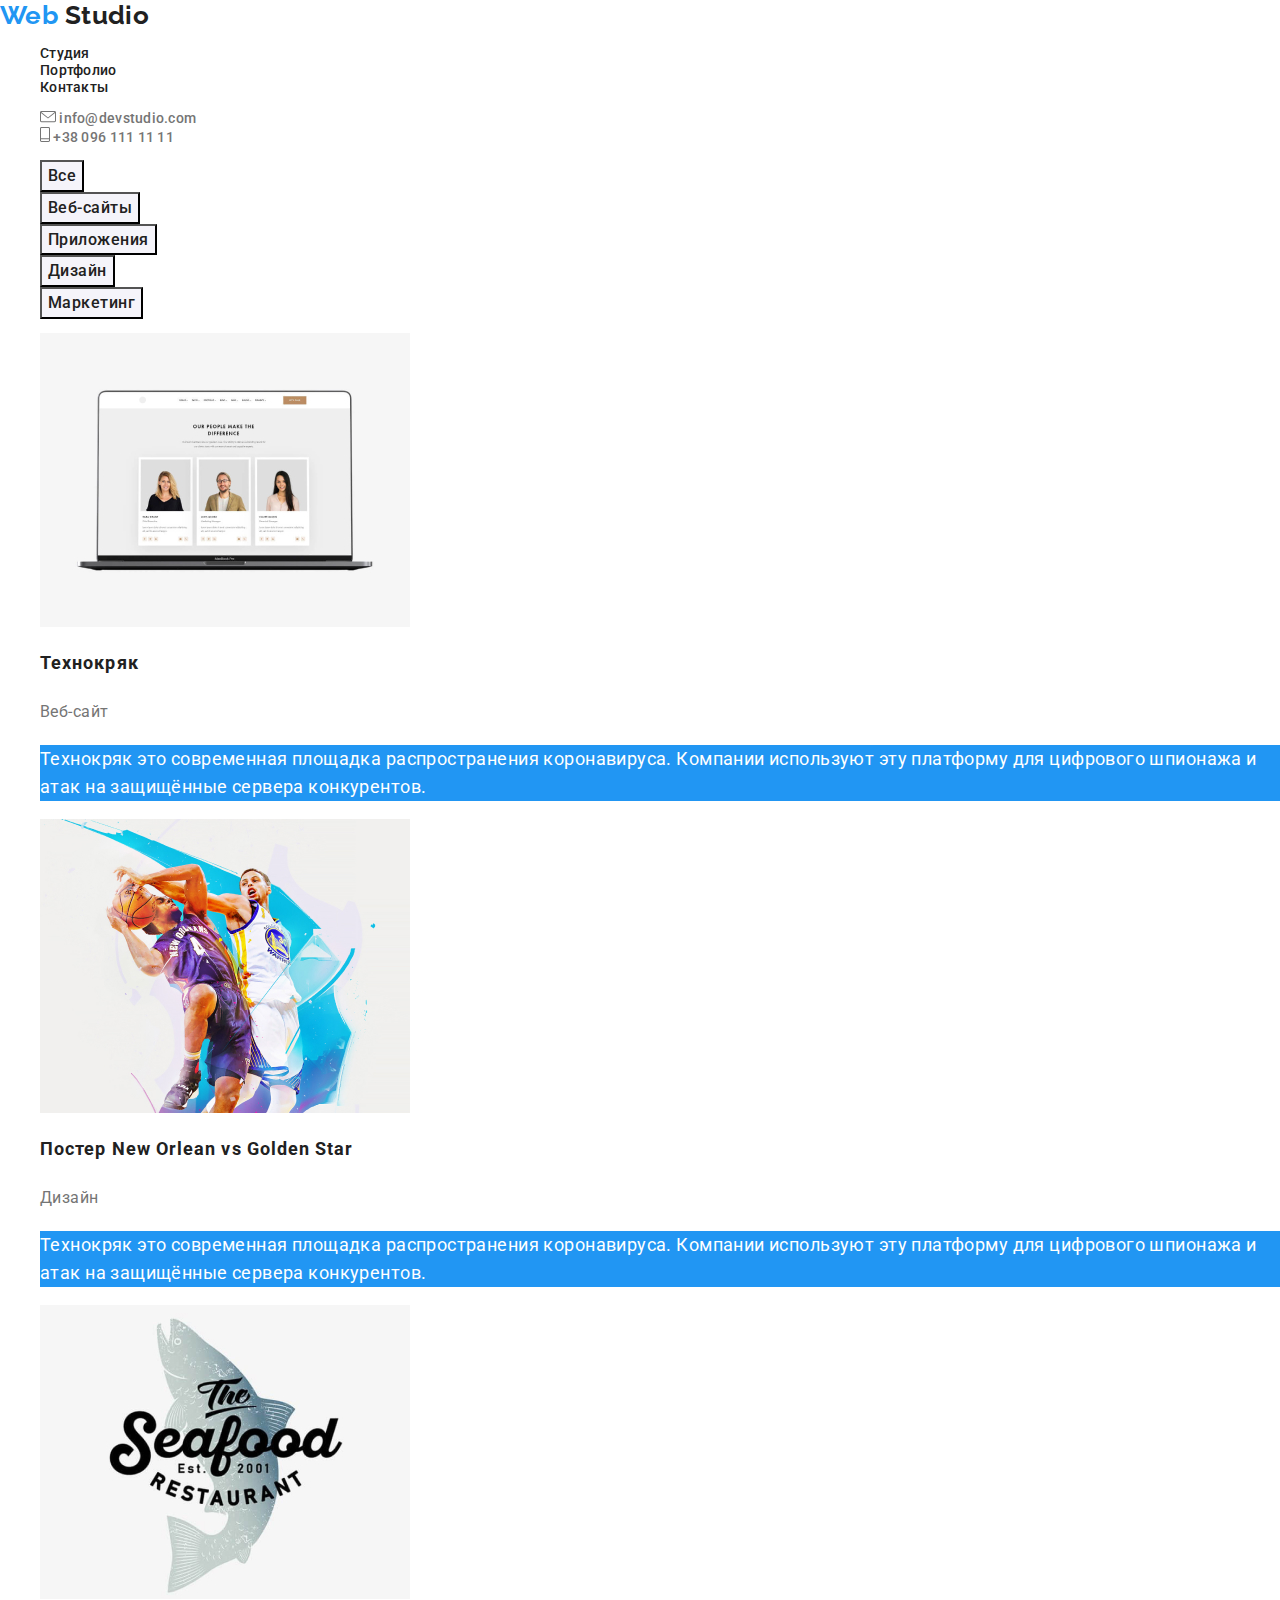
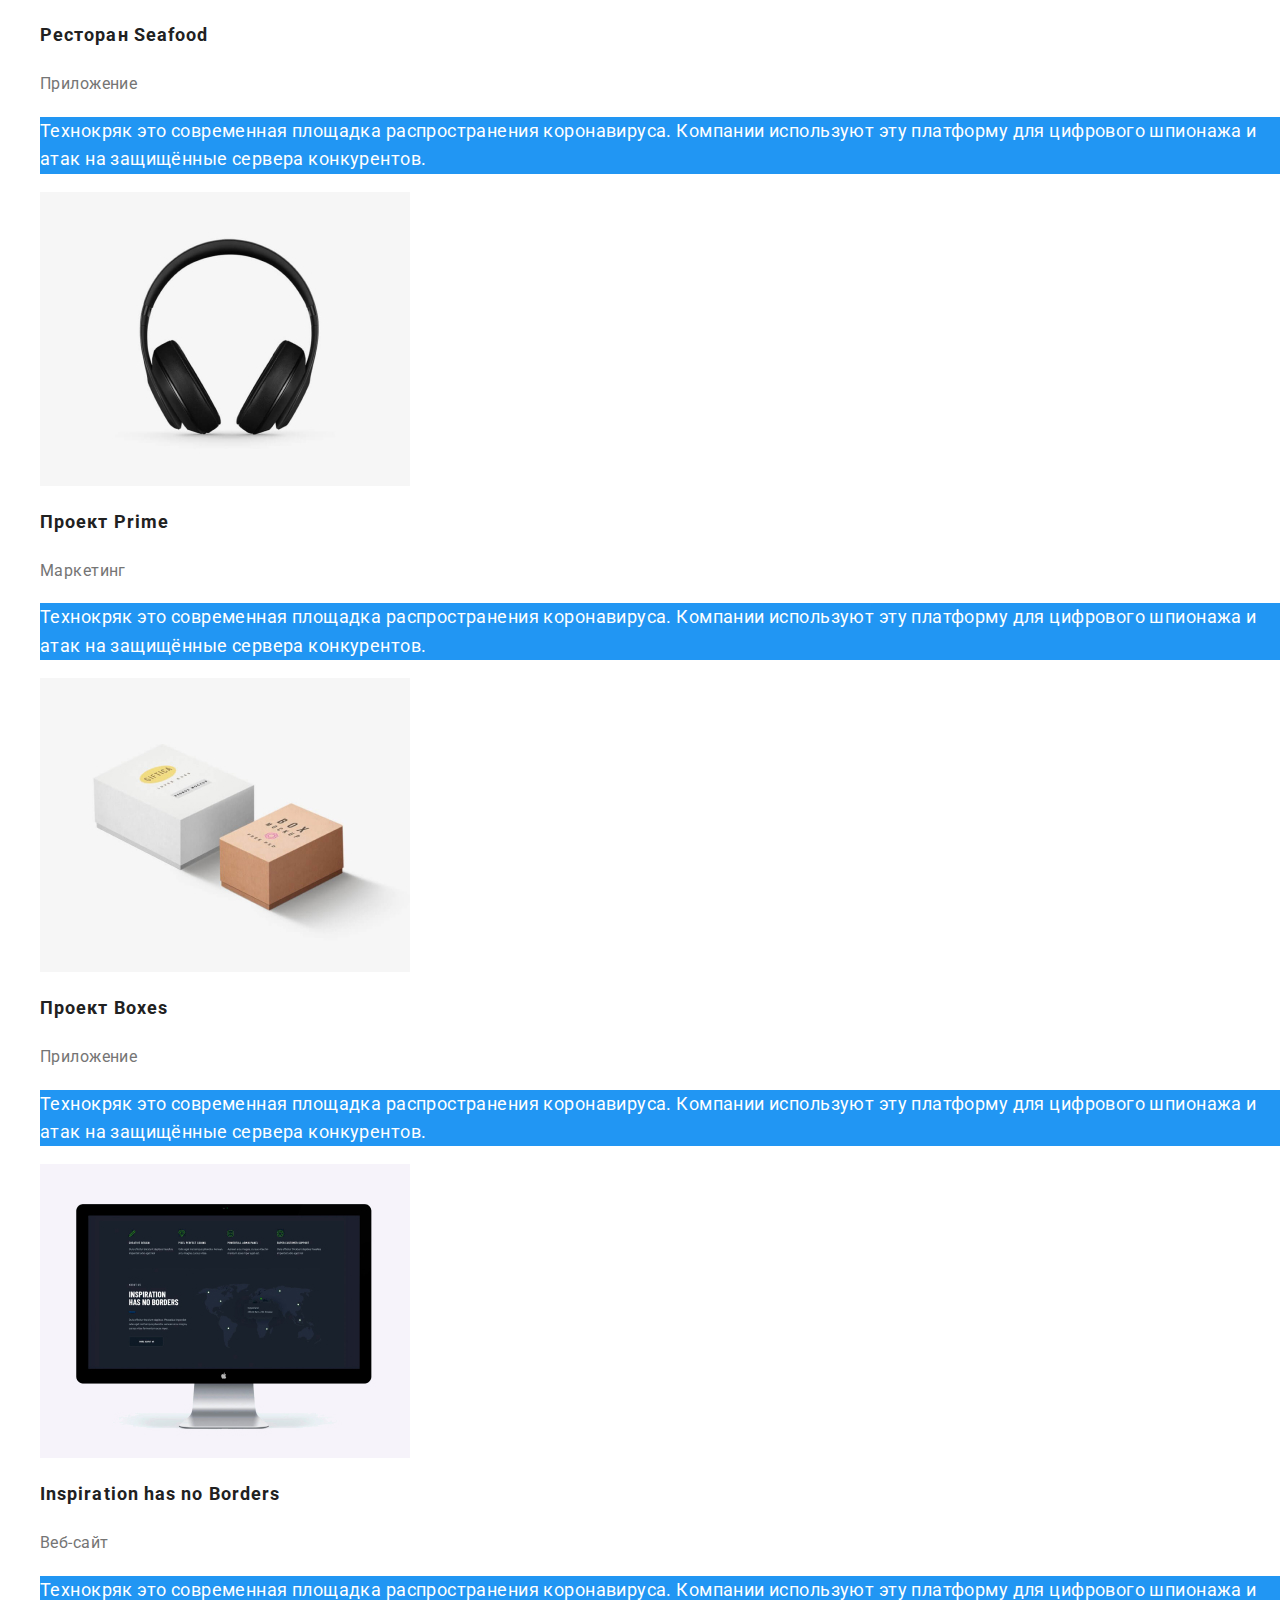
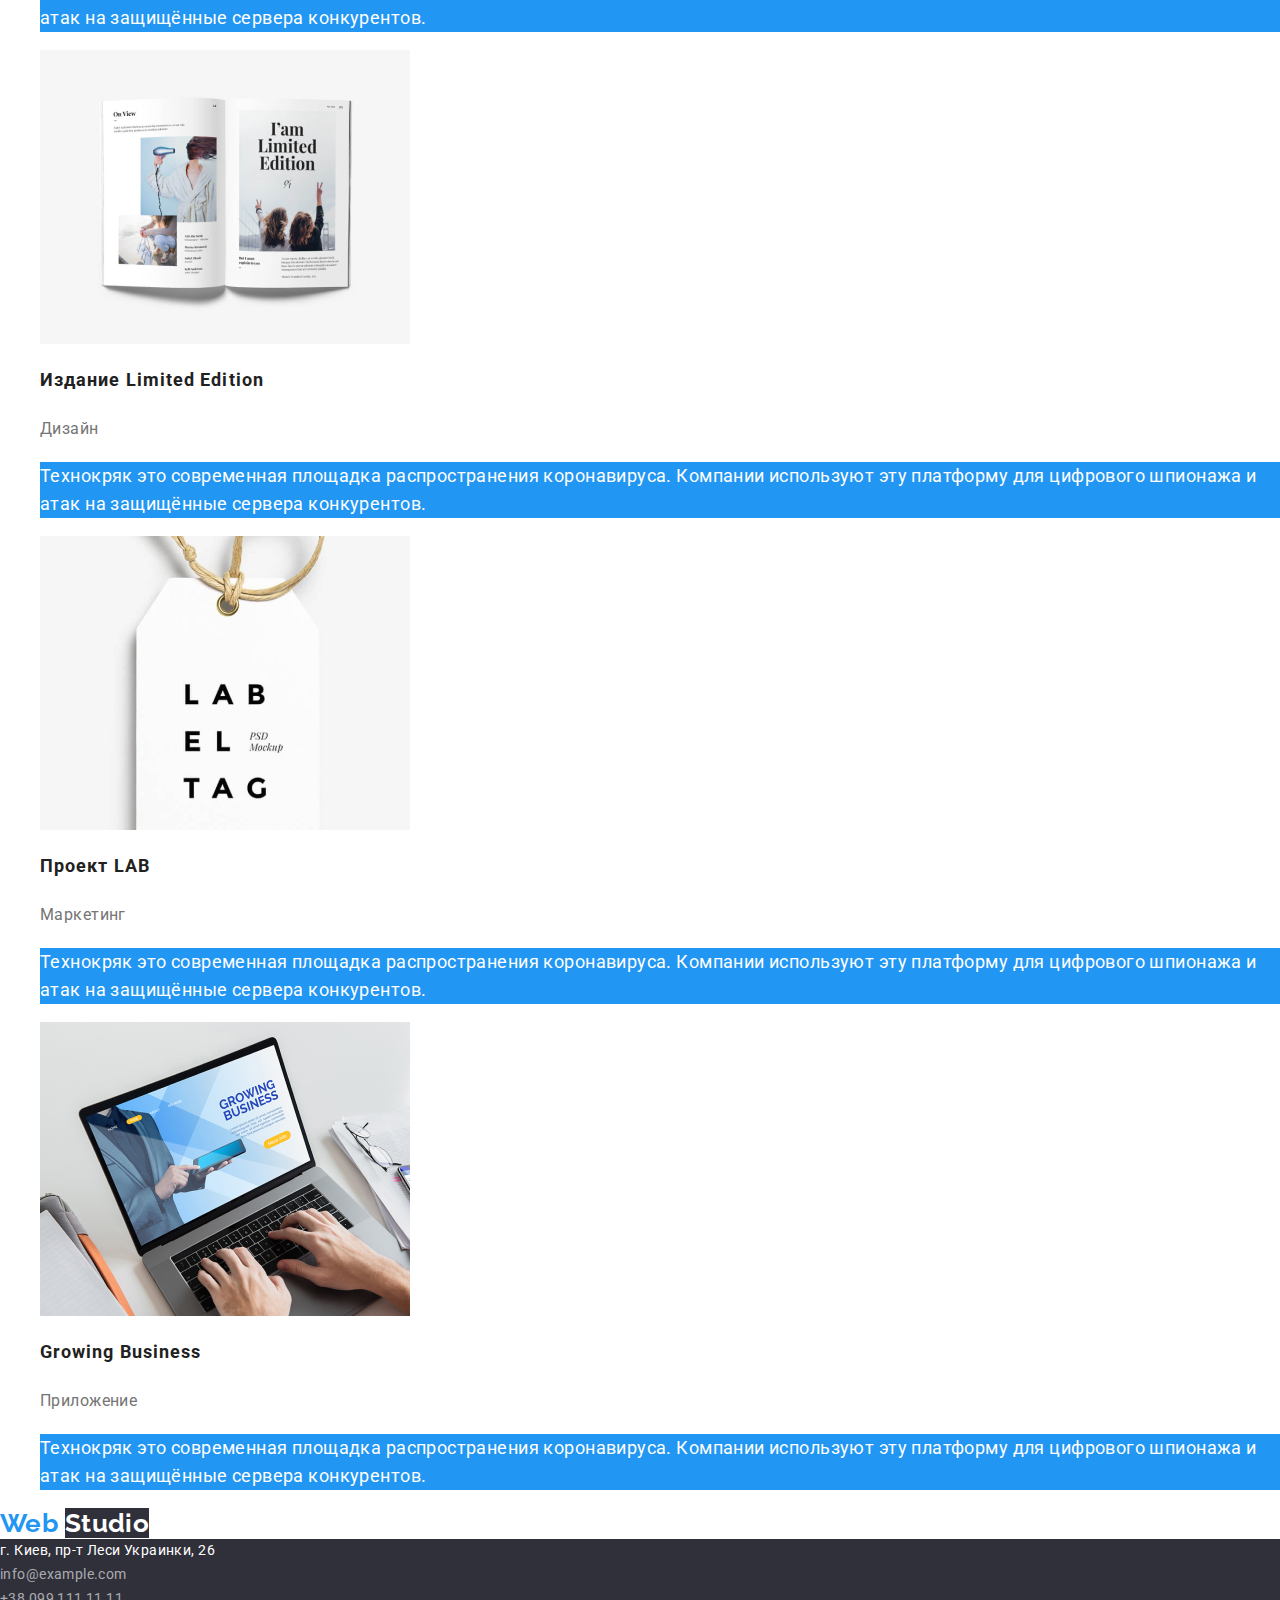
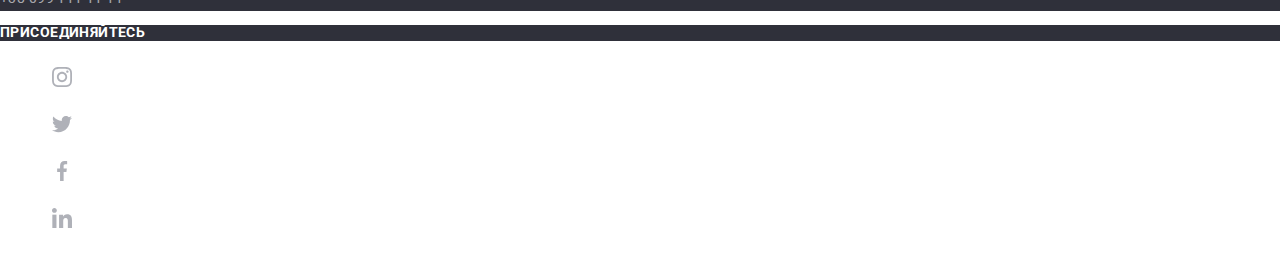
==== portfolio.html @ bbadd143 "Clone from hw-02" ====
<!DOCTYPE html>
<html lang="ru">
  <head>
    <meta charset="UTF-8" />
    <meta name="viewport" content="width=device-width, initial-scale=1.0" />
    <title>Portfolio</title>
    <link
      href="https://fonts.googleapis.com/css2?family=Raleway:wght@700&family=Roboto:wght@400;500;700;900&display=swap"
      rel="stylesheet"
    />
    <link
      rel="stylesheet"
      href="https://cdnjs.cloudflare.com/ajax/libs/modern-normalize/0.6.0/modern-normalize.min.css"
    />
    <link rel="stylesheet" href="./css/styles.css" />
  </head>
  <body>
    <header>
      <nav>
        <a class="logo" href="./index.html"
          ><span class="logo-color">Web</span> Studio</a
        >
        <ul class="list">
          <li><a class="nav-title" href="./index.html">Студия</a></li>
          <li><a class="nav-title" href="./portfolio.html">Портфолио</a></li>
          <li><a class="nav-title" href="">Контакты</a></li>
        </ul>
      </nav>
      <ul class="list">
        <li>
          <a class="contacts-link" href="mailto:info@devstudio.com"
            ><img src="./images/mail-icon.svg" alt="письмо" />
            info@devstudio.com</a
          >
        </li>
        <li>
          <a class="contacts-link" href="tel:380961111111"
            ><img src="./images/phone-icon.svg" alt="телефон" /> +38 096 111 11
            11</a
          >
        </li>
      </ul>
    </header>
    <main>
      <!-- Портфолио -->
      <section>
        <h1 class="section-title visually-hidden">Портфолио</h1>
        <ul class="list">
          <li><button class="button" type="button">Все</button></li>
          <li><button class="button" type="button">Веб-сайты</button></li>
          <li><button class="button" type="button">Приложения</button></li>
          <li><button class="button" type="button">Дизайн</button></li>
          <li><button class="button" type="button">Маркетинг</button></li>
        </ul>
        <ul class="list">
          <li>
            <img
              src="./images/portfolio/techno-logo.jpg"
              width="370"
              height="294"
              alt="ноутбук"
            />
            <h2 class="project-title">Технокряк</h2>
            <p class="project-subtitle">Веб-сайт</p>
            <p class="project-desc">
              Технокряк это современная площадка распространения коронавируса.
              Компании используют эту платформу для цифрового шпионажа и атак на
              защищённые сервера конкурентов.
            </p>
          </li>
          <li>
            <img
              src="./images/portfolio/new-orlean-logo.jpg"
              width="370"
              height="294"
              alt="два баскетболиста"
            />
            <h2 class="project-title">Постер New Orlean vs Golden Star</h2>
            <p class="project-subtitle">Дизайн</p>
            <p class="project-desc">
              Технокряк это современная площадка распространения коронавируса.
              Компании используют эту платформу для цифрового шпионажа и атак на
              защищённые сервера конкурентов.
            </p>
          </li>
          <li>
            <img
              src="./images/portfolio/seafood-logo.jpg"
              width="370"
              height="294"
              alt="логотип ресторана"
            />
            <h2 class="project-title">Ресторан Seafood</h2>
            <p class="project-subtitle">Приложение</p>
            <p class="project-desc">
              Технокряк это современная площадка распространения коронавируса.
              Компании используют эту платформу для цифрового шпионажа и атак на
              защищённые сервера конкурентов.
            </p>
          </li>
          <li>
            <img
              src="./images/portfolio/prime-logo.jpg"
              width="370"
              height="294"
              alt="наушники"
            />
            <h2 class="project-title">Проект Prime</h2>
            <p class="project-subtitle">Маркетинг</p>
            <p class="project-desc">
              Технокряк это современная площадка распространения коронавируса.
              Компании используют эту платформу для цифрового шпионажа и атак на
              защищённые сервера конкурентов.
            </p>
          </li>
          <li>
            <img
              src="./images/portfolio/boxes-logo.jpg"
              width="370"
              height="294"
              alt="две коробки"
            />
            <h2 class="project-title">Проект Boxes</h2>
            <p class="project-subtitle">Приложение</p>
            <p class="project-desc">
              Технокряк это современная площадка распространения коронавируса.
              Компании используют эту платформу для цифрового шпионажа и атак на
              защищённые сервера конкурентов.
            </p>
          </li>
          <li>
            <img
              src="./images/portfolio/inspiration-logo.jpg"
              width="370"
              height="294"
              alt="компьютер"
            />
            <h2 class="project-title">Inspiration has no Borders</h2>
            <p class="project-subtitle">Веб-сайт</p>
            <p class="project-desc">
              Технокряк это современная площадка распространения коронавируса.
              Компании используют эту платформу для цифрового шпионажа и атак на
              защищённые сервера конкурентов.
            </p>
          </li>
          <li>
            <img
              src="./images/portfolio/limited-logo.jpg"
              width="370"
              height="294"
              alt="книга"
            />
            <h2 class="project-title">Издание Limited Edition</h2>
            <p class="project-subtitle">Дизайн</p>
            <p class="project-desc">
              Технокряк это современная площадка распространения коронавируса.
              Компании используют эту платформу для цифрового шпионажа и атак на
              защищённые сервера конкурентов.
            </p>
          </li>
          <li>
            <img
              src="./images/portfolio/lab-logo.jpg"
              width="370"
              height="294"
              alt="ярлык"
            />
            <h2 class="project-title">Проект LAB</h2>
            <p class="project-subtitle">Маркетинг</p>
            <p class="project-desc">
              Технокряк это современная площадка распространения коронавируса.
              Компании используют эту платформу для цифрового шпионажа и атак на
              защищённые сервера конкурентов.
            </p>
          </li>
          <li>
            <img
              src="./images/portfolio/growing-logo.jpg"
              width="370"
              height="294"
              alt="ноутбук"
            />
            <h2 class="project-title">Growing Business</h2>
            <p class="project-subtitle">Приложение</p>
            <p class="project-desc">
              Технокряк это современная площадка распространения коронавируса.
              Компании используют эту платформу для цифрового шпионажа и атак на
              защищённые сервера конкурентов.
            </p>
          </li>
        </ul>
      </section>
    </main>
    <footer>
      <a class="logo" href="./index.html"
        ><span class="logo-color">Web</span>
        <span class="footer-logo-color">Studio</span></a
      >
      <address class="address">
        г. Киев, пр-т Леси Украинки, 26 <br />
        <a class="footer-contacts-link" href="mailto:info@example.com"
          >info@example.com</a
        >
        <br />
        <a class="footer-contacts-link" href="tel:380991111111"
          >+38 099 111 11 11</a
        >
      </address>
      <p class="subscribe">присоединяйтесь</p>
      <ul class="list">
        <li>
          <a href="http://instagram.com"
            ><img src="./images/instagram-icon.svg" alt="логотип Instagram" />
          </a>
        </li>
        <li>
          <a href="http://twitter.com"
            ><img src="./images/twitter-icon.svg" alt="логотип Twitter" />
          </a>
        </li>
        <li>
          <a href="http://fb.com"
            ><img src="./images/facebook-icon.svg" alt="логотип Facebook" />
          </a>
        </li>
        <li>
          <a href="http://linkedin.com"
            ><img src="./images/linkedin-icon.svg" alt="логотип LinkedIn" />
          </a>
        </li>
      </ul>
    </footer>
  </body>
</html>
---- css/styles.css ----
:root {
  --primary-white-color: #ffffff;
  --primary-text-color: #757575;
  --title-text-color: #212121;
  --accent-color: #2196f3;
  --footer-contacts-color: rgba(255, 255, 255, 0.6);
}
body {
  background-color: var(--primary-white-color);
  color: var(--primary-text-color);
  font-family: Roboto, sans-serif;
  letter-spacing: 0.03em;
  font-size: 14px;
}
/* скрытие элементов */
.visually-hidden {
  position: absolute;
  width: 1px;
  height: 1px;
  margin: -1px;
  border: 0;
  padding: 0;
  clip: rect(0 0 0 0);
  overflow: hidden;
}
.list {
  list-style-type: none;
}

.logo {
  font-family: Raleway;
  font-weight: 700;
  font-size: 26px;
  line-height: 1.19;
  text-decoration: none;
  color: var(--title-text-color);
}
.logo-color {
  color: var(--accent-color);
}
.nav-title {
  font-weight: 500;
  line-height: 1.14;
  letter-spacing: 0.02em;
  text-decoration: none;
  color: var(--title-text-color);
}
.nav-title:hover,
.nav-title:focus {
  color: var(--accent-color);
}
.contacts-link {
  text-decoration: none;
  font-weight: 500;
  line-height: 1.14;
  letter-spacing: 0.02em;
  color: var(--primary-text-color);
}
.contacts-link:hover,
.contacts-link:focus {
  color: var(--accent-color);
}
.hero-title {
  font-weight: 900;
  font-size: 44px;
  line-height: 1.36;
  text-align: center;
  letter-spacing: 0.06em;
  text-transform: uppercase;
  color: var(--primary-white-color);
  /* временный фон */
  background-color: #f5f4fa;
}
.hero-button {
  font-weight: 700;
  font-size: 16px;
  line-height: 1.87;
  letter-spacing: 0.06em;
  text-decoration: none;
  color: var(--primary-white-color);
  background-color: var(--accent-color);
}
.features-title {
  font-weight: 700;
  line-height: 1.14;
  text-transform: uppercase;
  color: var(--title-text-color);
}
.features-text {
  font-weight: 400;
  line-height: 1.71;
}
.section-title {
  font-weight: 700;
  font-size: 36px;
  line-height: 1.17;
  text-align: center;
  color: var(--title-text-color);
}
.box-title {
  font-weight: 700;
  line-height: 1.14;
  text-transform: uppercase;
  color: var(--primary-white-color);
  /* временный фон */
  background-color: rgba(47, 48, 58, 0.8);
}
.team-card-name {
  font-weight: 500;
  font-size: 16px;
  line-height: 1.19;
  color: var(--title-text-color);
}
.team-card-text {
  font-weight: 400;
  font-size: 16px;
  line-height: 1.19;
}
.footer-logo-color {
  color: var(--primary-white-color);
  /* временный фон */
  background-color: #2f303a;
}
.address {
  font-weight: 400;
  line-height: 1.71;
  font-style: normal;
  color: var(--primary-white-color);
  /* временный фон */
  background-color: #2f303a;
}
.footer-contacts-link {
  font-weight: 400;
  line-height: 1.71;
  text-decoration: none;
  color: var(--footer-contacts-color);
}
.footer-contacts-link:hover,
.footer-contacts-link:focus {
  color: var(--accent-color);
}
.subscribe {
  font-weight: 700;
  line-height: 1.14;
  text-transform: uppercase;
  color: var(--primary-white-color);
  /* временный фон */
  background-color: #2f303a;
}
/* Портфолио */
.button {
  font-weight: 500;
  font-size: 16px;
  line-height: 1.62;
  letter-spacing: 0.03em;
  color: var(--title-text-color);
  background-color: #f5f4fa;
}
.button:hover,
.button:focus {
  color: var(--primary-white-color);
  background-color: var(--accent-color);
}
.project-title {
  font-weight: 700;
  font-size: 18px;
  line-height: 2;
  letter-spacing: 0.06em;
  color: var(--title-text-color);
}
.project-subtitle {
  font-weight: 400;
  font-size: 16px;
  line-height: 1.87;
}
.project-desc {
  font-weight: 400;
  font-size: 18px;
  line-height: 1.56;
  color: var(--primary-white-color);
  /* временный фон */
  background-color: var(--accent-color);
}
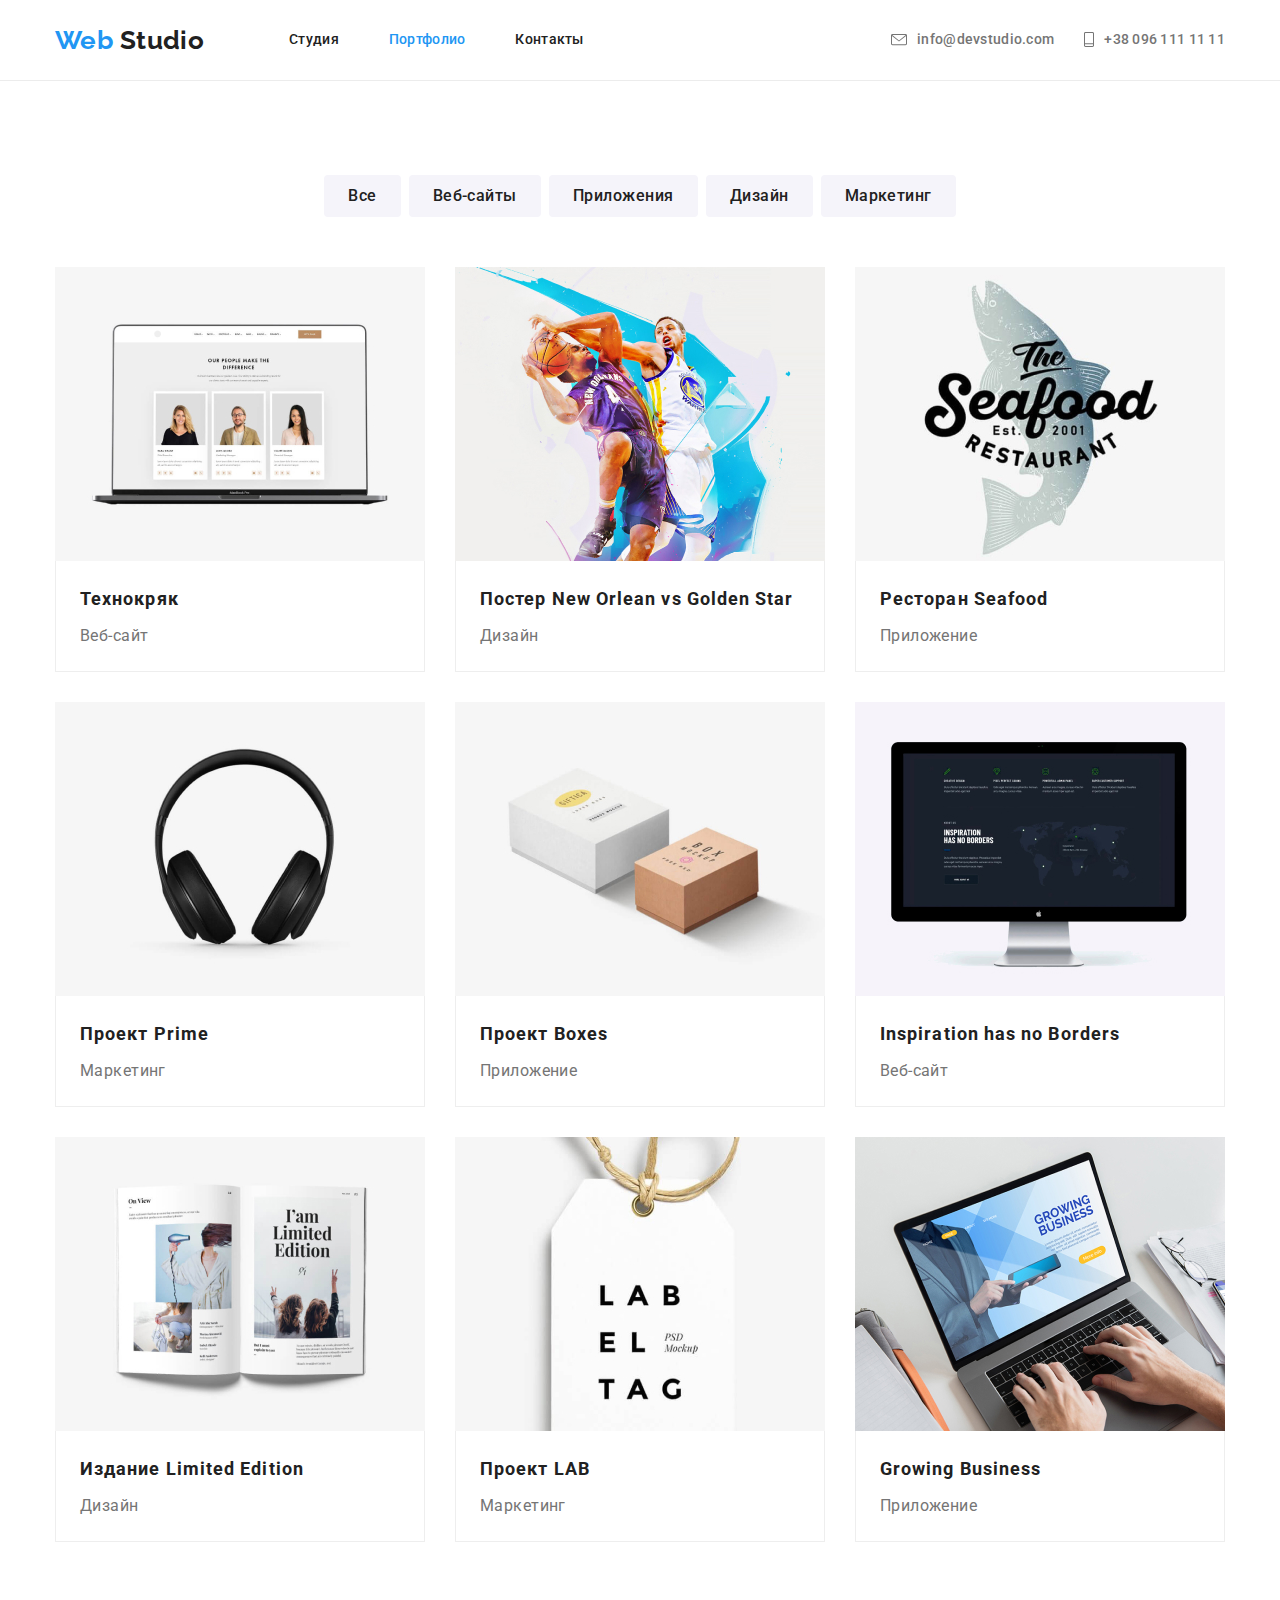
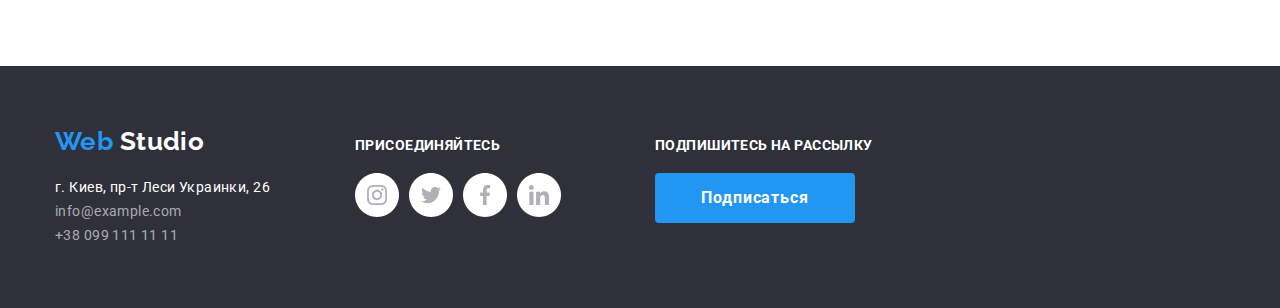
==== commit c5671111: "Добавляет изображение для хиро" ====
--- a/portfolio.html
+++ b/portfolio.html
@@ -15,220 +15,281 @@
     <link rel="stylesheet" href="./css/styles.css" />
   </head>
   <body>
-    <header>
-      <nav>
-        <a class="logo" href="./index.html"
-          ><span class="logo-color">Web</span> Studio</a
-        >
-        <ul class="list">
-          <li><a class="nav-title" href="./index.html">Студия</a></li>
-          <li><a class="nav-title" href="./portfolio.html">Портфолио</a></li>
-          <li><a class="nav-title" href="">Контакты</a></li>
+    <header class="header">
+      <div class="container header-container">
+        <nav class="site-nav">
+          <a class="logo header-logo" href="./index.html"
+            ><span class="logo-color">Web</span> Studio</a
+          >
+          <ul class="list site-nav-list">
+            <li class="nav-list-item">
+              <a class="nav-link" href="./index.html">Студия</a>
+            </li>
+            <li class="nav-list-item">
+              <a class="nav-link current-page" href="./portfolio.html"
+                >Портфолио</a
+              >
+            </li>
+            <li class="nav-list-item">
+              <a class="nav-link" href="#">Контакты</a>
+            </li>
+          </ul>
+        </nav>
+        <ul class="list contacts">
+          <li class="contacts-item">
+            <a class="contacts-link" href="mailto:info@devstudio.com"
+              ><img
+                class="contacts-icon"
+                src="./images/mail-icon.svg"
+                alt="письмо"
+              />
+              info@devstudio.com</a
+            >
+          </li>
+          <li class="contacts-item">
+            <a class="contacts-link" href="tel:380961111111"
+              ><img
+                class="contacts-icon"
+                src="./images/phone-icon.svg"
+                alt="телефон"
+              />
+              +38 096 111 11 11</a
+            >
+          </li>
         </ul>
-      </nav>
-      <ul class="list">
-        <li>
-          <a class="contacts-link" href="mailto:info@devstudio.com"
-            ><img src="./images/mail-icon.svg" alt="письмо" />
-            info@devstudio.com</a
-          >
-        </li>
-        <li>
-          <a class="contacts-link" href="tel:380961111111"
-            ><img src="./images/phone-icon.svg" alt="телефон" /> +38 096 111 11
-            11</a
-          >
-        </li>
-      </ul>
+      </div>
     </header>
     <main>
       <!-- Портфолио -->
       <section>
-        <h1 class="section-title visually-hidden">Портфолио</h1>
-        <ul class="list">
-          <li><button class="button" type="button">Все</button></li>
-          <li><button class="button" type="button">Веб-сайты</button></li>
-          <li><button class="button" type="button">Приложения</button></li>
-          <li><button class="button" type="button">Дизайн</button></li>
-          <li><button class="button" type="button">Маркетинг</button></li>
-        </ul>
-        <ul class="list">
-          <li>
-            <img
-              src="./images/portfolio/techno-logo.jpg"
-              width="370"
-              height="294"
-              alt="ноутбук"
-            />
-            <h2 class="project-title">Технокряк</h2>
-            <p class="project-subtitle">Веб-сайт</p>
-            <p class="project-desc">
-              Технокряк это современная площадка распространения коронавируса.
-              Компании используют эту платформу для цифрового шпионажа и атак на
-              защищённые сервера конкурентов.
-            </p>
-          </li>
-          <li>
-            <img
-              src="./images/portfolio/new-orlean-logo.jpg"
-              width="370"
-              height="294"
-              alt="два баскетболиста"
-            />
-            <h2 class="project-title">Постер New Orlean vs Golden Star</h2>
-            <p class="project-subtitle">Дизайн</p>
-            <p class="project-desc">
-              Технокряк это современная площадка распространения коронавируса.
-              Компании используют эту платформу для цифрового шпионажа и атак на
-              защищённые сервера конкурентов.
-            </p>
-          </li>
-          <li>
-            <img
-              src="./images/portfolio/seafood-logo.jpg"
-              width="370"
-              height="294"
-              alt="логотип ресторана"
-            />
-            <h2 class="project-title">Ресторан Seafood</h2>
-            <p class="project-subtitle">Приложение</p>
-            <p class="project-desc">
-              Технокряк это современная площадка распространения коронавируса.
-              Компании используют эту платформу для цифрового шпионажа и атак на
-              защищённые сервера конкурентов.
-            </p>
-          </li>
-          <li>
-            <img
-              src="./images/portfolio/prime-logo.jpg"
-              width="370"
-              height="294"
-              alt="наушники"
-            />
-            <h2 class="project-title">Проект Prime</h2>
-            <p class="project-subtitle">Маркетинг</p>
-            <p class="project-desc">
-              Технокряк это современная площадка распространения коронавируса.
-              Компании используют эту платформу для цифрового шпионажа и атак на
-              защищённые сервера конкурентов.
-            </p>
-          </li>
-          <li>
-            <img
-              src="./images/portfolio/boxes-logo.jpg"
-              width="370"
-              height="294"
-              alt="две коробки"
-            />
-            <h2 class="project-title">Проект Boxes</h2>
-            <p class="project-subtitle">Приложение</p>
-            <p class="project-desc">
-              Технокряк это современная площадка распространения коронавируса.
-              Компании используют эту платформу для цифрового шпионажа и атак на
-              защищённые сервера конкурентов.
-            </p>
-          </li>
-          <li>
-            <img
-              src="./images/portfolio/inspiration-logo.jpg"
-              width="370"
-              height="294"
-              alt="компьютер"
-            />
-            <h2 class="project-title">Inspiration has no Borders</h2>
-            <p class="project-subtitle">Веб-сайт</p>
-            <p class="project-desc">
-              Технокряк это современная площадка распространения коронавируса.
-              Компании используют эту платформу для цифрового шпионажа и атак на
-              защищённые сервера конкурентов.
-            </p>
-          </li>
-          <li>
-            <img
-              src="./images/portfolio/limited-logo.jpg"
-              width="370"
-              height="294"
-              alt="книга"
-            />
-            <h2 class="project-title">Издание Limited Edition</h2>
-            <p class="project-subtitle">Дизайн</p>
-            <p class="project-desc">
-              Технокряк это современная площадка распространения коронавируса.
-              Компании используют эту платформу для цифрового шпионажа и атак на
-              защищённые сервера конкурентов.
-            </p>
-          </li>
-          <li>
-            <img
-              src="./images/portfolio/lab-logo.jpg"
-              width="370"
-              height="294"
-              alt="ярлык"
-            />
-            <h2 class="project-title">Проект LAB</h2>
-            <p class="project-subtitle">Маркетинг</p>
-            <p class="project-desc">
-              Технокряк это современная площадка распространения коронавируса.
-              Компании используют эту платформу для цифрового шпионажа и атак на
-              защищённые сервера конкурентов.
-            </p>
-          </li>
-          <li>
-            <img
-              src="./images/portfolio/growing-logo.jpg"
-              width="370"
-              height="294"
-              alt="ноутбук"
-            />
-            <h2 class="project-title">Growing Business</h2>
-            <p class="project-subtitle">Приложение</p>
-            <p class="project-desc">
-              Технокряк это современная площадка распространения коронавируса.
-              Компании используют эту платформу для цифрового шпионажа и атак на
-              защищённые сервера конкурентов.
-            </p>
-          </li>
-        </ul>
+        <div class="portfolio">
+          <h1 class="section-title visually-hidden">Портфолио</h1>
+          <ul class="list portfolio-buttons-bar">
+            <li class="portfolio-button-item">
+              <button class="portfolio-button" type="button">Все</button>
+            </li>
+            <li class="portfolio-button-item">
+              <button class="portfolio-button" type="button">Веб-сайты</button>
+            </li>
+            <li class="portfolio-button-item">
+              <button class="portfolio-button" type="button">Приложения</button>
+            </li>
+            <li class="portfolio-button-item">
+              <button class="portfolio-button" type="button">Дизайн</button>
+            </li>
+            <li class="portfolio-button-item">
+              <button class="portfolio-button" type="button">Маркетинг</button>
+            </li>
+          </ul>
+          <ul class="list portfolio-card-conteiner">
+            <li class="portfolio-card">
+              <img
+                src="./images/portfolio/techno-logo.jpg"
+                width="370"
+                height="294"
+                alt="ноутбук"
+              />
+              <div class="project-name-container">
+                <h2 class="project-title">Технокряк</h2>
+                <p class="project-subtitle">Веб-сайт</p>
+                <!-- <p class="project-desc">
+                Технокряк это современная площадка распространения коронавируса.
+                Компании используют эту платформу для цифрового шпионажа и атак
+                на защищённые сервера конкурентов.
+              </p> -->
+              </div>
+            </li>
+            <li class="portfolio-card">
+              <img
+                src="./images/portfolio/new-orlean-logo.jpg"
+                width="370"
+                height="294"
+                alt="два баскетболиста"
+              />
+              <div class="project-name-container">
+                <h2 class="project-title">Постер New Orlean vs Golden Star</h2>
+                <p class="project-subtitle">Дизайн</p>
+                <!-- <p class="project-desc">
+                Технокряк это современная площадка распространения коронавируса.
+                Компании используют эту платформу для цифрового шпионажа и атак
+                на защищённые сервера конкурентов.
+              </p> -->
+              </div>
+            </li>
+            <li class="portfolio-card">
+              <img
+                src="./images/portfolio/seafood-logo.jpg"
+                width="370"
+                height="294"
+                alt="логотип ресторана"
+              />
+              <div class="project-name-container">
+                <h2 class="project-title">Ресторан Seafood</h2>
+                <p class="project-subtitle">Приложение</p>
+                <!-- <p class="project-desc">
+                Технокряк это современная площадка распространения коронавируса.
+                Компании используют эту платформу для цифрового шпионажа и атак
+                на защищённые сервера конкурентов.
+              </p> -->
+              </div>
+            </li>
+            <li class="portfolio-card">
+              <img
+                src="./images/portfolio/prime-logo.jpg"
+                width="370"
+                height="294"
+                alt="наушники"
+              />
+              <div class="project-name-container">
+                <h2 class="project-title">Проект Prime</h2>
+                <p class="project-subtitle">Маркетинг</p>
+                <!-- <p class="project-desc">
+                Технокряк это современная площадка распространения коронавируса.
+                Компании используют эту платформу для цифрового шпионажа и атак
+                на защищённые сервера конкурентов.
+              </p> -->
+              </div>
+            </li>
+            <li class="portfolio-card">
+              <img
+                src="./images/portfolio/boxes-logo.jpg"
+                width="370"
+                height="294"
+                alt="две коробки"
+              />
+              <div class="project-name-container">
+                <h2 class="project-title">Проект Boxes</h2>
+                <p class="project-subtitle">Приложение</p>
+                <!-- <p class="project-desc">
+                Технокряк это современная площадка распространения коронавируса.
+                Компании используют эту платформу для цифрового шпионажа и атак
+                на защищённые сервера конкурентов.
+              </p> -->
+              </div>
+            </li>
+            <li class="portfolio-card">
+              <img
+                src="./images/portfolio/inspiration-logo.jpg"
+                width="370"
+                height="294"
+                alt="компьютер"
+              />
+              <div class="project-name-container">
+                <h2 class="project-title">Inspiration has no Borders</h2>
+                <p class="project-subtitle">Веб-сайт</p>
+                <!-- <p class="project-desc">
+                Технокряк это современная площадка распространения коронавируса.
+                Компании используют эту платформу для цифрового шпионажа и атак
+                на защищённые сервера конкурентов.
+              </p> -->
+              </div>
+            </li>
+            <li class="portfolio-card">
+              <img
+                src="./images/portfolio/limited-logo.jpg"
+                width="370"
+                height="294"
+                alt="книга"
+              />
+              <div class="project-name-container">
+                <h2 class="project-title">Издание Limited Edition</h2>
+                <p class="project-subtitle">Дизайн</p>
+                <!-- <p class="project-desc">
+                Технокряк это современная площадка распространения коронавируса.
+                Компании используют эту платформу для цифрового шпионажа и атак
+                на защищённые сервера конкурентов.
+              </p> -->
+              </div>
+            </li>
+            <li class="portfolio-card">
+              <img
+                src="./images/portfolio/lab-logo.jpg"
+                width="370"
+                height="294"
+                alt="ярлык"
+              />
+              <div class="project-name-container">
+                <h2 class="project-title">Проект LAB</h2>
+                <p class="project-subtitle">Маркетинг</p>
+                <!-- <p class="project-desc">
+                Технокряк это современная площадка распространения коронавируса.
+                Компании используют эту платформу для цифрового шпионажа и атак
+                на защищённые сервера конкурентов.
+              </p> -->
+              </div>
+            </li>
+            <li class="portfolio-card">
+              <img
+                src="./images/portfolio/growing-logo.jpg"
+                width="370"
+                height="294"
+                alt="ноутбук"
+              />
+              <div class="project-name-container">
+                <h2 class="project-title">Growing Business</h2>
+                <p class="project-subtitle">Приложение</p>
+                <!-- <p class="project-desc">
+                Технокряк это современная площадка распространения коронавируса.
+                Компании используют эту платформу для цифрового шпионажа и атак
+                на защищённые сервера конкурентов.
+              </p> -->
+              </div>
+            </li>
+          </ul>
+        </div>
       </section>
     </main>
-    <footer>
-      <a class="logo" href="./index.html"
-        ><span class="logo-color">Web</span>
-        <span class="footer-logo-color">Studio</span></a
-      >
-      <address class="address">
-        г. Киев, пр-т Леси Украинки, 26 <br />
-        <a class="footer-contacts-link" href="mailto:info@example.com"
-          >info@example.com</a
-        >
-        <br />
-        <a class="footer-contacts-link" href="tel:380991111111"
-          >+38 099 111 11 11</a
-        >
-      </address>
-      <p class="subscribe">присоединяйтесь</p>
-      <ul class="list">
-        <li>
-          <a href="http://instagram.com"
-            ><img src="./images/instagram-icon.svg" alt="логотип Instagram" />
-          </a>
-        </li>
-        <li>
-          <a href="http://twitter.com"
-            ><img src="./images/twitter-icon.svg" alt="логотип Twitter" />
-          </a>
-        </li>
-        <li>
-          <a href="http://fb.com"
-            ><img src="./images/facebook-icon.svg" alt="логотип Facebook" />
-          </a>
-        </li>
-        <li>
-          <a href="http://linkedin.com"
-            ><img src="./images/linkedin-icon.svg" alt="логотип LinkedIn" />
-          </a>
-        </li>
-      </ul>
+    <footer class="footer-background">
+      <div class="container footer-container">
+        <div class="logo-adress-container">
+          <a class="logo footer-logo" href="./index.html"
+            ><span class="logo-color">Web</span>
+            <span class="footer-logo-color">Studio</span></a
+          >
+          <address class="address">
+            г. Киев, пр-т Леси Украинки, 26 <br />
+            <a class="footer-contacts-link" href="mailto:info@example.com"
+              >info@example.com</a
+            >
+            <br />
+            <a class="footer-contacts-link" href="tel:380991111111"
+              >+38 099 111 11 11</a
+            >
+          </address>
+        </div>
+        <div class="join-in-container">
+          <b class="join-in">присоединяйтесь</b>
+          <ul class="list footer-social-links">
+            <li class="footer-social-links-icon">
+              <a href="http://instagram.com"
+                ><img
+                  src="./images/instagram-icon.svg"
+                  alt="логотип Instagram"
+                />
+              </a>
+            </li>
+            <li class="footer-social-links-icon">
+              <a href="http://twitter.com"
+                ><img src="./images/twitter-icon.svg" alt="логотип Twitter" />
+              </a>
+            </li>
+            <li class="footer-social-links-icon">
+              <a href="http://fb.com"
+                ><img src="./images/facebook-icon.svg" alt="логотип Facebook" />
+              </a>
+            </li>
+            <li class="footer-social-links-icon">
+              <a href="http://linkedin.com"
+                ><img src="./images/linkedin-icon.svg" alt="логотип LinkedIn" />
+              </a>
+            </li>
+          </ul>
+        </div>
+        <div class="mail-subscribe">
+          <b class="subscribe">Подпишитесь на рассылку</b>
+          <a class="hero-button" href="#">Подписаться</a>
+        </div>
+      </div>
     </footer>
   </body>
 </html>
--- a/css/styles.css
+++ b/css/styles.css
@@ -1,9 +1,23 @@
+/* Палитра цветов */
 :root {
   --primary-white-color: #ffffff;
   --primary-text-color: #757575;
   --title-text-color: #212121;
   --accent-color: #2196f3;
-  --footer-contacts-color: rgba(255, 255, 255, 0.6);
+  --secondary-background-color: #f5f4fa;
+  --primary-icon-color: #afb1b8;
+  --box-undertext-color: rgba(47, 48, 58, 0.8);
+  --footer-secondary-text-color: rgba(255, 255, 255, 0.6);
+  --footer-background-color: #2f303a;
+}
+html {
+  box-sizing: border-box;
+}
+
+*,
+*::before,
+*::after {
+  box-sizing: inherit;
 }
 body {
   background-color: var(--primary-white-color);
@@ -23,11 +37,55 @@
   clip: rect(0 0 0 0);
   overflow: hidden;
 }
+/* Сброс */
 .list {
   list-style-type: none;
+  padding: 0px;
+  margin: 0px;
 }
 
+h1,
+h2,
+h3,
+h4,
+h5,
+h6 {
+  margin: 0px;
+  padding: 0px;
+}
+p {
+  margin-top: 0px;
+  margin-bottom: 0px;
+}
+img {
+  display: block;
+  max-width: 100%;
+  height: auto;
+}
+/* Контейнер */
+.container {
+  width: 1200px;
+  padding-right: 15px;
+  padding-left: 15px;
+  margin-right: auto;
+  margin-left: auto;
+}
+/* Header */
+.header {
+  border-bottom: 1px solid #ececec;
+}
+.header-container {
+  display: flex;
+}
+.site-nav {
+  display: flex;
+  align-items: center;
+}
+.header-logo {
+  margin-right: 85px;
+}
 .logo {
+  display: inline-block;
   font-family: Raleway;
   font-weight: 700;
   font-size: 26px;
@@ -38,18 +96,38 @@
 .logo-color {
   color: var(--accent-color);
 }
-.nav-title {
+.site-nav-list {
+  display: flex;
+  align-items: center;
+}
+.nav-list-item:not(:last-child) {
+  margin-right: 50px;
+}
+.nav-link {
+  display: inline-block;
+  padding-top: 32px;
+  padding-bottom: 32px;
   font-weight: 500;
   line-height: 1.14;
   letter-spacing: 0.02em;
   text-decoration: none;
   color: var(--title-text-color);
 }
-.nav-title:hover,
-.nav-title:focus {
+.nav-link:hover,
+.nav-link:focus {
   color: var(--accent-color);
 }
+.contacts {
+  display: flex;
+  align-items: center;
+  margin-left: auto;
+}
+.contacts-item:not(:last-child) {
+  margin-right: 30px;
+}
 .contacts-link {
+  display: flex;
+  align-items: center;
   text-decoration: none;
   font-weight: 500;
   line-height: 1.14;
@@ -60,7 +138,36 @@
 .contacts-link:focus {
   color: var(--accent-color);
 }
+.contacts-icon {
+  margin-right: 10px;
+}
+.current-page {
+  color: var(--accent-color);
+}
+/* Hero */
+.hero {
+  text-align: center;
+  max-width: 1600px;
+  height: 600px;
+  margin-left: auto;
+  margin-right: auto;
+  padding-top: 200px;
+  padding-bottom: 200px;
+
+  background-color: var(--footer-background-color);
+  background-image: linear-gradient(
+      rgba(47, 48, 58, 0.8),
+      rgba(47, 48, 58, 0.8)
+    ),
+    url(../images/hero.jpg);
+  background-repeat: no-repeat;
+  background-position: center;
+}
 .hero-title {
+  width: 696px;
+  margin-left: auto;
+  margin-right: auto;
+  margin-bottom: 30px;
   font-weight: 900;
   font-size: 44px;
   line-height: 1.36;
@@ -68,87 +175,228 @@
   letter-spacing: 0.06em;
   text-transform: uppercase;
   color: var(--primary-white-color);
-  /* временный фон */
-  background-color: #f5f4fa;
 }
 .hero-button {
+  display: inline-block;
+  width: 200px;
+  height: 50px;
+  padding-top: 10px;
+  padding-bottom: 10px;
+  border-radius: 4px;
   font-weight: 700;
   font-size: 16px;
   line-height: 1.87;
   letter-spacing: 0.06em;
   text-decoration: none;
+  text-align: center;
   color: var(--primary-white-color);
   background-color: var(--accent-color);
 }
-.features-title {
-  font-weight: 700;
-  line-height: 1.14;
-  text-transform: uppercase;
-  color: var(--title-text-color);
-}
-.features-text {
-  font-weight: 400;
-  line-height: 1.71;
-}
+/* Main */
 .section-title {
+  margin-bottom: 50px;
   font-weight: 700;
   font-size: 36px;
   line-height: 1.17;
   text-align: center;
   color: var(--title-text-color);
 }
-.box-title {
+/* Features */
+.feature-container {
+  padding-top: 94px;
+  padding-bottom: 94px;
+}
+.feature-list {
+  display: flex;
+}
+.feature-list-item {
+  width: calc((100% - 30px * 3) / 4);
+}
+.feature-list-item:not(:last-child) {
+  margin-right: 30px;
+}
+.image-box {
+  height: 120px;
+  margin-bottom: 30px;
+  border-radius: 4px;
+  background-color: var(--secondary-background-color);
+}
+.features-title {
+  margin-bottom: 10px;
+  font-size: 14px;
   font-weight: 700;
   line-height: 1.14;
   text-transform: uppercase;
-  color: var(--primary-white-color);
-  /* временный фон */
-  background-color: rgba(47, 48, 58, 0.8);
+  color: var(--title-text-color);
+}
+.features-text {
+  font-weight: 400;
+  line-height: 1.71;
+}
+/* Work area */
+.work-area-container {
+  padding-top: 94px;
+  padding-bottom: 94px;
+}
+.work-area-list {
+  display: flex;
+}
+.work-area-card {
+  width: calc((100% - 30px * 2) / 3);
+}
+.work-area-card:not(:last-child) {
+  margin-right: 30px;
+}
+.work-area-title {
+  padding-top: 27px;
+  padding-bottom: 27px;
+  font-size: 14px;
+  font-weight: 700;
+  line-height: 1.14;
+  text-transform: uppercase;
+  text-align: center;
+  color: var(--primary-white-color);
+  background-color: var(--box-undertext-color);
+}
+/* Team */
+.team-container {
+  padding-top: 94px;
+  padding-bottom: 94px;
+}
+.team-container-background {
+  background-color: var(--secondary-background-color);
+}
+.team-list {
+  display: flex;
+}
+.team-card {
+  width: calc((100% - 30px * 3) / 4);
+}
+.team-card:not(:last-child) {
+  margin-right: 30px;
+}
+.team-social-links {
+  display: flex;
+  justify-content: space-between;
 }
 .team-card-name {
+  margin-bottom: 10px;
   font-weight: 500;
   font-size: 16px;
   line-height: 1.19;
-  color: var(--title-text-color);
-}
-.team-card-text {
+  text-align: center;
+  color: var(--title-text-color);
+}
+.team-card-profession {
+  margin-bottom: 16px;
   font-weight: 400;
   font-size: 16px;
   line-height: 1.19;
+  text-align: center;
+}
+.team-card-info {
+  padding-top: 30px;
+  padding-bottom: 24px;
+  padding-right: 32px;
+  padding-left: 32px;
+  background-color: var(--primary-white-color);
+  box-shadow: 0px 2px 1px rgba(0, 0, 0, 0.2), 0px 1px 1px rgba(0, 0, 0, 0.14),
+    0px 1px 3px rgba(0, 0, 0, 0.12);
+  border-radius: 0px 0px 4px 4px;
+}
+/* Our clients */
+.clients-container {
+  padding-top: 94px;
+  padding-bottom: 94px;
+}
+.clieant-list {
+  display: flex;
+  justify-content: space-between;
+}
+/* Footer */
+.footer-background {
+  background-color: var(--footer-background-color);
+}
+.footer-container {
+  display: flex;
+  align-items: baseline;
+  padding-top: 60px;
+  padding-bottom: 60px;
+}
+.logo-adress-container,
+.join-in-container {
+  width: calc((100% - 30px * 3) / 4);
+  margin-right: 30px;
+}
+.footer-logo {
+  margin-bottom: 20px;
 }
 .footer-logo-color {
   color: var(--primary-white-color);
-  /* временный фон */
-  background-color: #2f303a;
 }
 .address {
   font-weight: 400;
   line-height: 1.71;
   font-style: normal;
   color: var(--primary-white-color);
-  /* временный фон */
-  background-color: #2f303a;
 }
 .footer-contacts-link {
   font-weight: 400;
   line-height: 1.71;
   text-decoration: none;
-  color: var(--footer-contacts-color);
+  color: var(--footer-secondary-text-color);
 }
 .footer-contacts-link:hover,
 .footer-contacts-link:focus {
   color: var(--accent-color);
 }
+.join-in {
+  display: block;
+  margin-bottom: 20px;
+  font-weight: 700;
+  line-height: 1.14;
+  text-transform: uppercase;
+  color: var(--primary-white-color);
+}
+.footer-social-links {
+  display: flex;
+}
+.footer-social-links-icon:not(:last-child) {
+  margin-right: 10px;
+}
+.mail-subscribe {
+  width: calc((100% - 30px * 1) / 2);
+}
 .subscribe {
+  display: block;
+  margin-bottom: 20px;
   font-weight: 700;
   line-height: 1.14;
   text-transform: uppercase;
   color: var(--primary-white-color);
-  /* временный фон */
-  background-color: #2f303a;
 }
 /* Портфолио */
-.button {
+.portfolio {
+  width: 1200px;
+  padding-top: 94px;
+  padding-bottom: 94px;
+  padding-right: 15px;
+  padding-left: 15px;
+  margin-right: auto;
+  margin-left: auto;
+}
+.portfolio-buttons-bar {
+  display: flex;
+  justify-content: center;
+  margin-bottom: 50px;
+}
+.portfolio-button-item:not(:last-child) {
+  margin-right: 8px;
+}
+.portfolio-button {
+  border-radius: 4px;
+  border-color: transparent;
+  padding: 6px 22px;
   font-weight: 500;
   font-size: 16px;
   line-height: 1.62;
@@ -156,12 +404,35 @@
   color: var(--title-text-color);
   background-color: #f5f4fa;
 }
-.button:hover,
-.button:focus {
+.portfolio-button:hover,
+.portfolio-button:focus {
   color: var(--primary-white-color);
   background-color: var(--accent-color);
 }
+.portfolio-card-conteiner {
+  display: flex;
+  flex-wrap: wrap;
+}
+.portfolio-card {
+  width: calc((100% - 30px * 2) / 3);
+  margin-bottom: 30px;
+}
+.portfolio-card:nth-child(3n + 2) {
+  margin-right: 30px;
+  margin-left: 30px;
+}
+.project-name-container {
+  padding-top: 20px;
+  padding-bottom: 20px;
+  padding-right: 24px;
+  padding-left: 24px;
+  background-color: var(--primary-white-color);
+  border-right: 1px solid #eeeeee;
+  border-bottom: 1px solid #eeeeee;
+  border-left: 1px solid #eeeeee;
+}
 .project-title {
+  margin-bottom: 4px;
   font-weight: 700;
   font-size: 18px;
   line-height: 2;
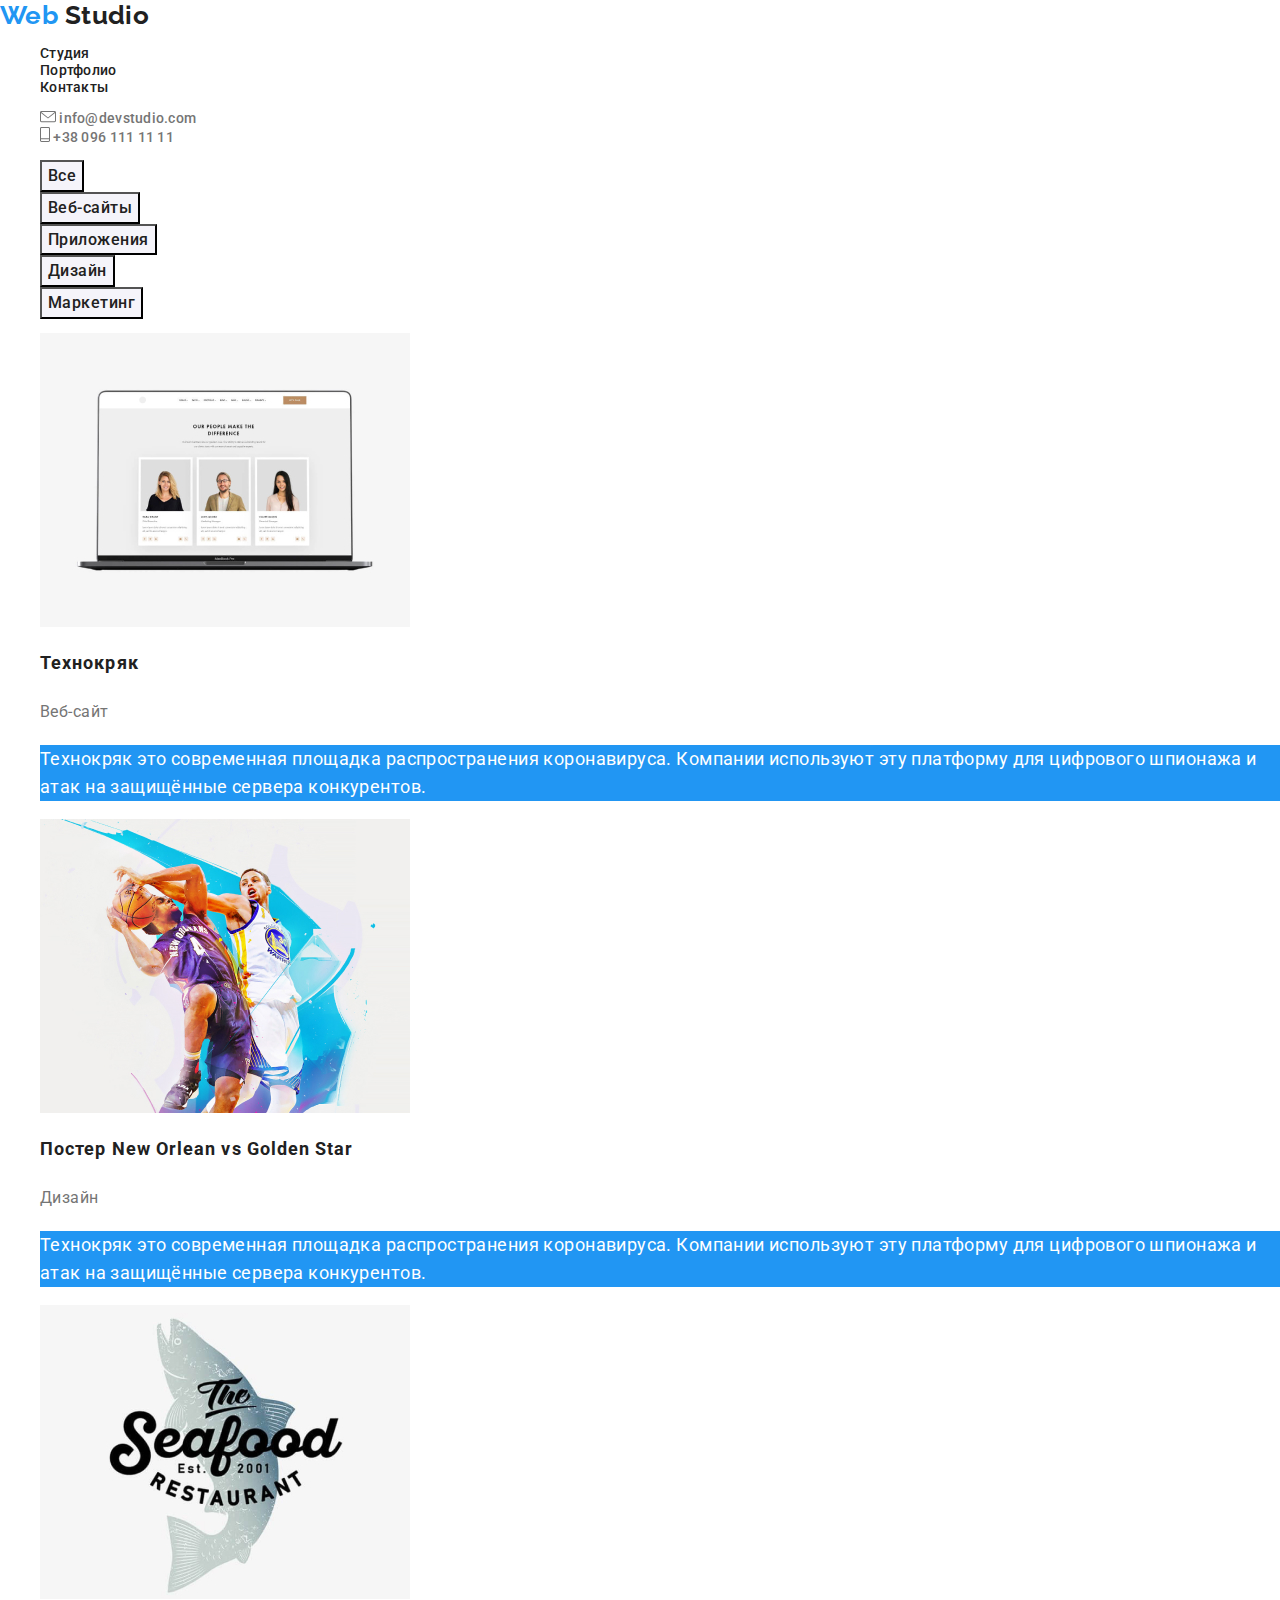
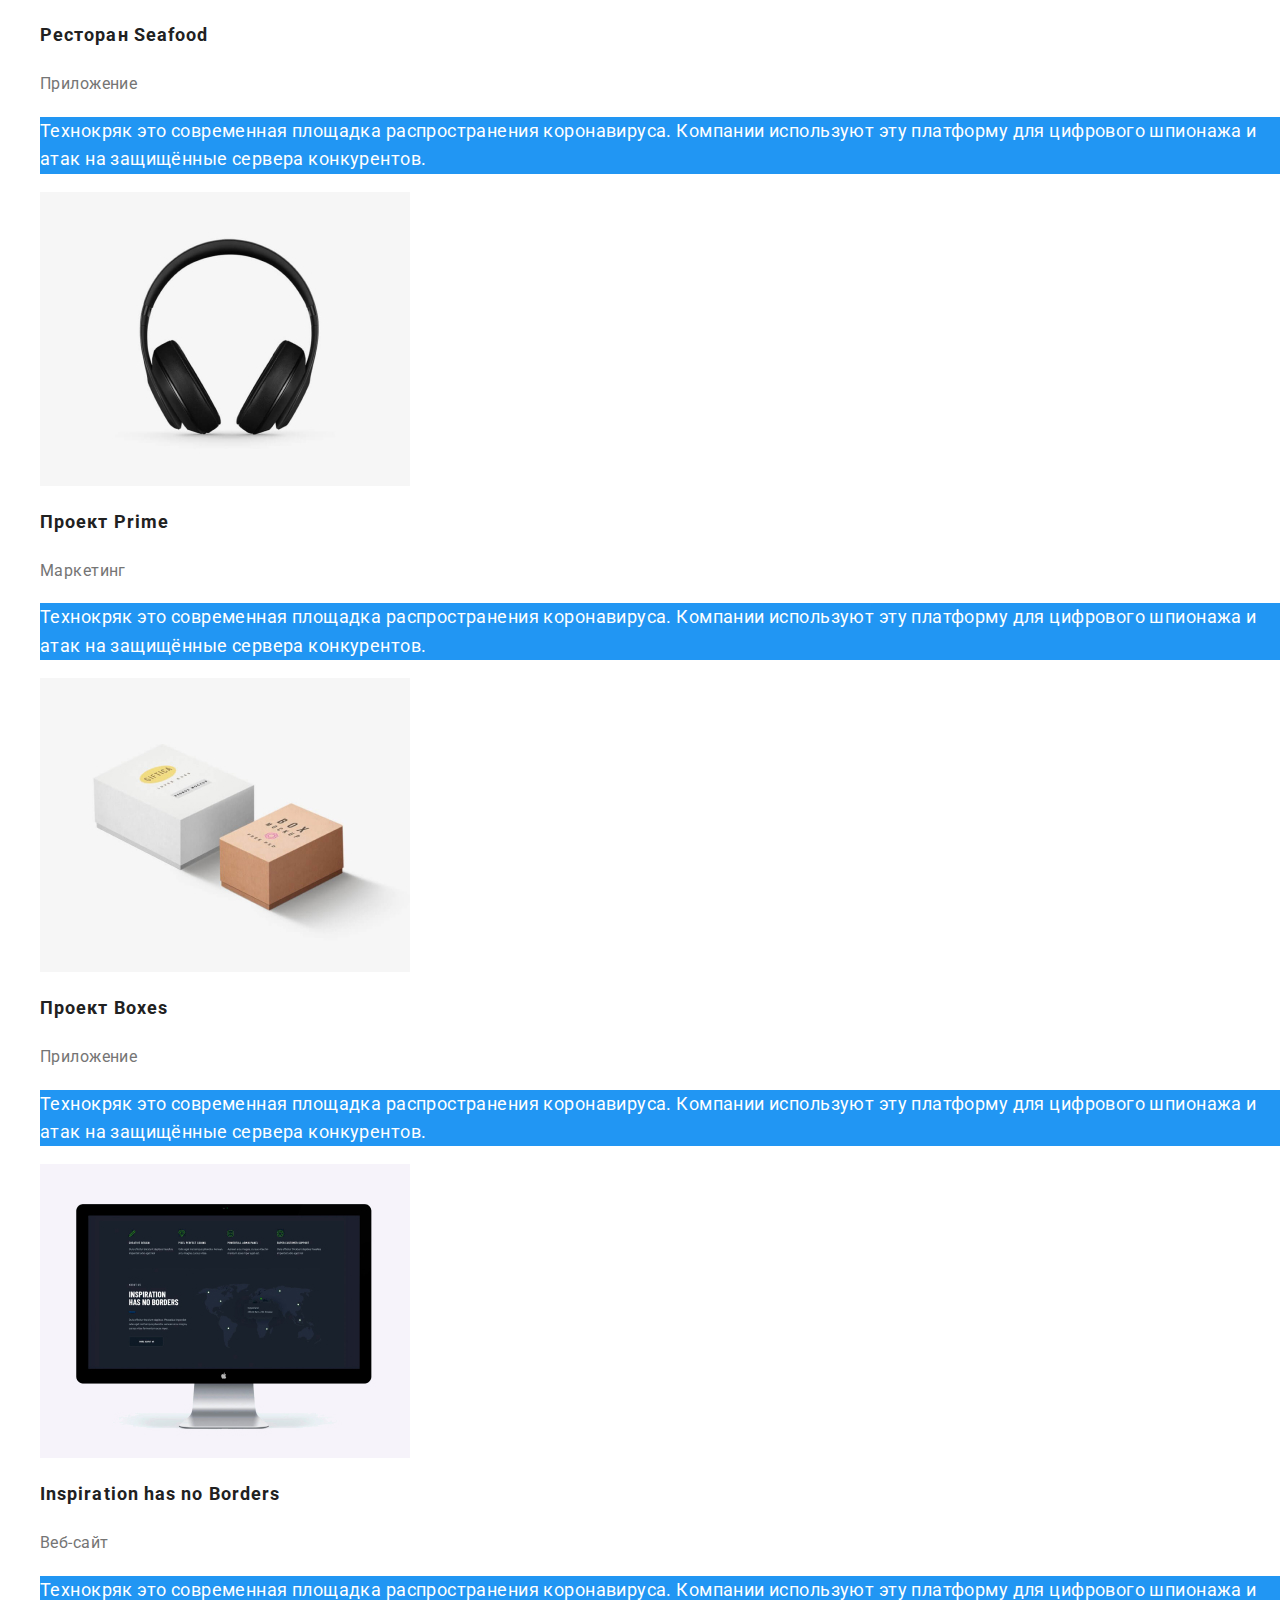
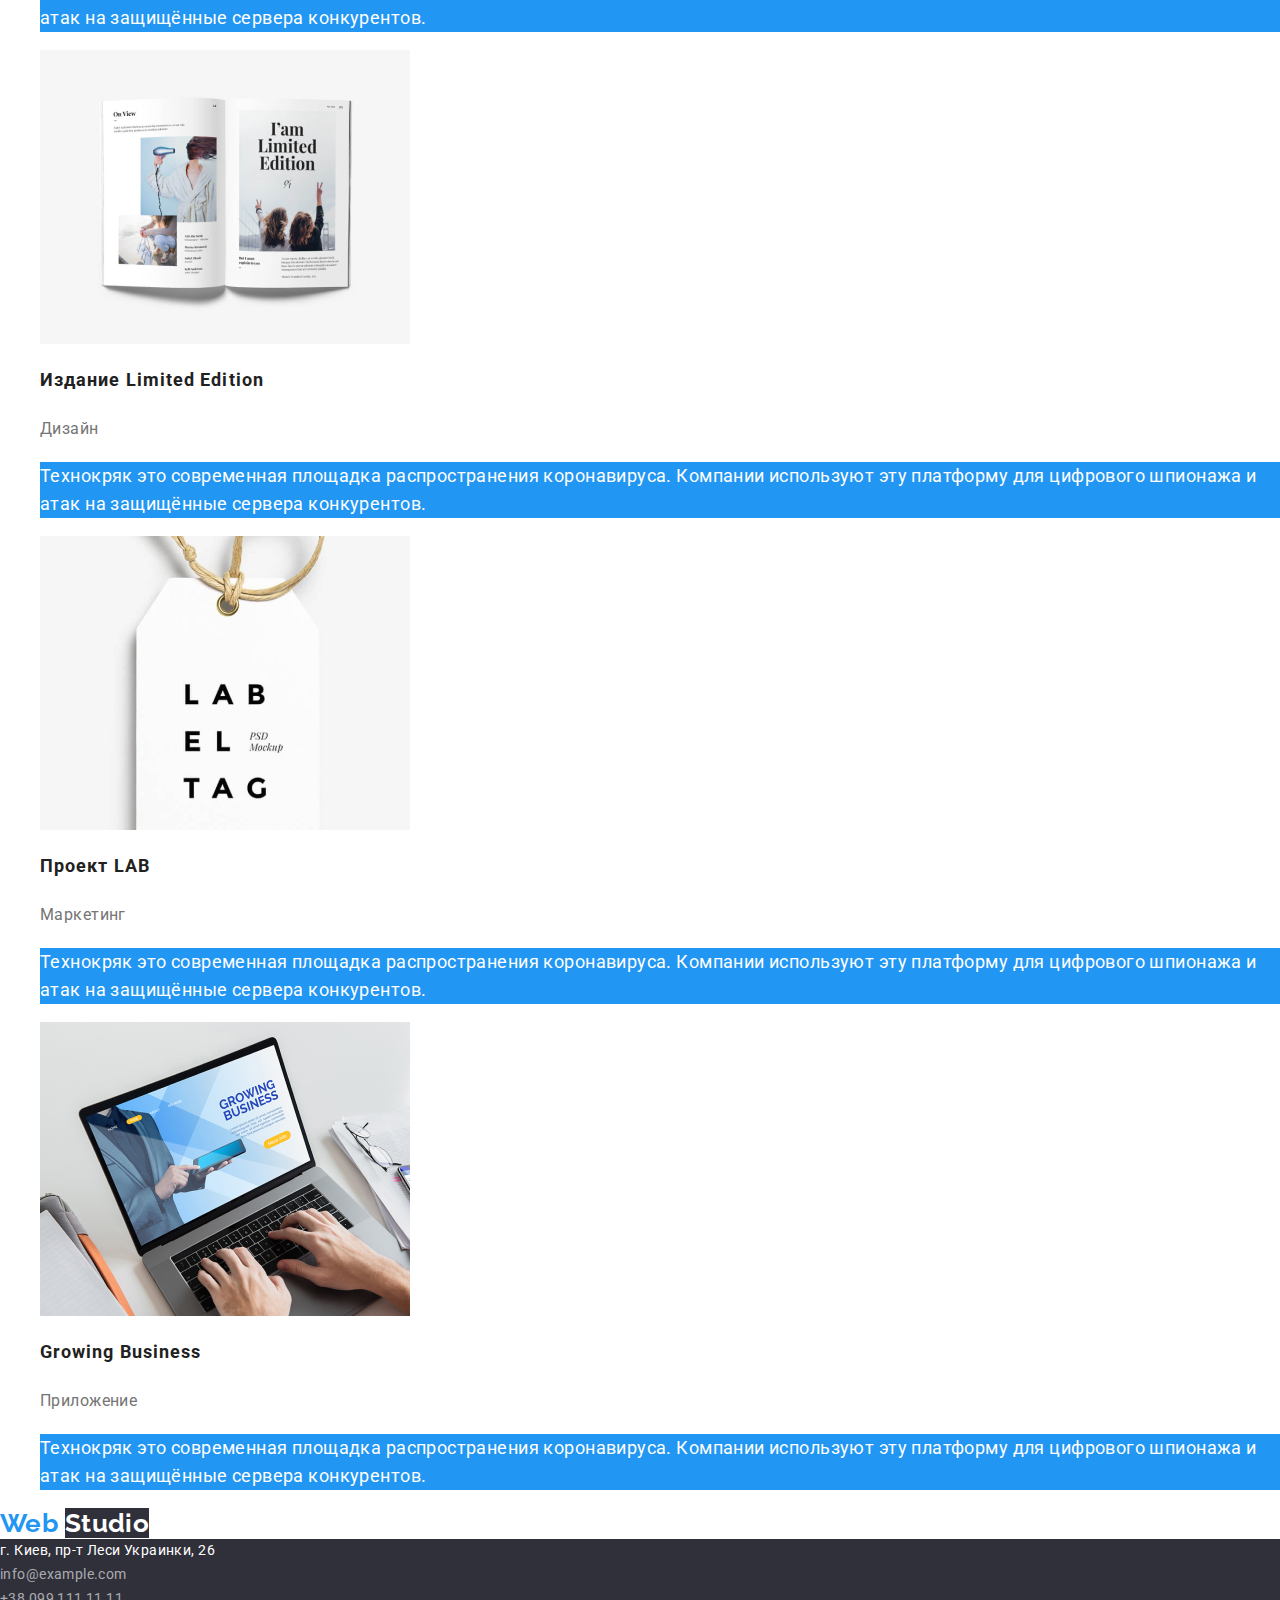
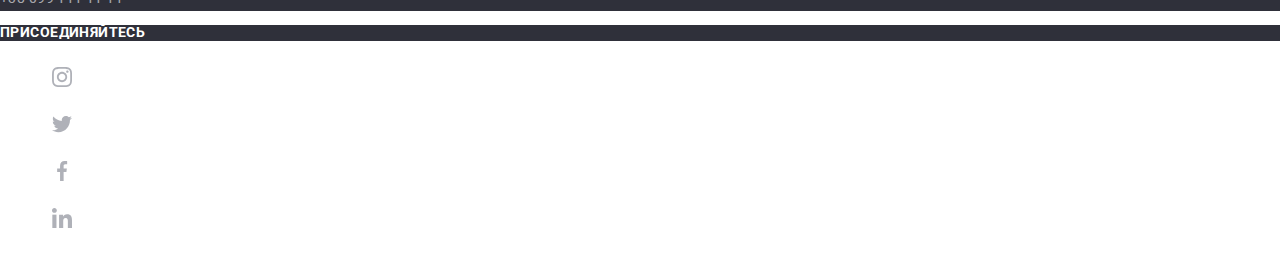
==== commit 0479610e: "Добавляет разметку страницы "Портфолио"" ====
--- a/portfolio.html
+++ b/portfolio.html
@@ -15,281 +15,220 @@
     <link rel="stylesheet" href="./css/styles.css" />
   </head>
   <body>
-    <header class="header">
-      <div class="container header-container">
-        <nav class="site-nav">
-          <a class="logo header-logo" href="./index.html"
-            ><span class="logo-color">Web</span> Studio</a
+    <header>
+      <nav>
+        <a class="logo" href="./index.html"
+          ><span class="logo-color">Web</span> Studio</a
+        >
+        <ul class="list">
+          <li><a class="nav-title" href="./index.html">Студия</a></li>
+          <li><a class="nav-title" href="./portfolio.html">Портфолио</a></li>
+          <li><a class="nav-title" href="">Контакты</a></li>
+        </ul>
+      </nav>
+      <ul class="list">
+        <li>
+          <a class="contacts-link" href="mailto:info@devstudio.com"
+            ><img src="./images/mail-icon.svg" alt="письмо" />
+            info@devstudio.com</a
           >
-          <ul class="list site-nav-list">
-            <li class="nav-list-item">
-              <a class="nav-link" href="./index.html">Студия</a>
-            </li>
-            <li class="nav-list-item">
-              <a class="nav-link current-page" href="./portfolio.html"
-                >Портфолио</a
-              >
-            </li>
-            <li class="nav-list-item">
-              <a class="nav-link" href="#">Контакты</a>
-            </li>
-          </ul>
-        </nav>
-        <ul class="list contacts">
-          <li class="contacts-item">
-            <a class="contacts-link" href="mailto:info@devstudio.com"
-              ><img
-                class="contacts-icon"
-                src="./images/mail-icon.svg"
-                alt="письмо"
-              />
-              info@devstudio.com</a
-            >
-          </li>
-          <li class="contacts-item">
-            <a class="contacts-link" href="tel:380961111111"
-              ><img
-                class="contacts-icon"
-                src="./images/phone-icon.svg"
-                alt="телефон"
-              />
-              +38 096 111 11 11</a
-            >
-          </li>
-        </ul>
-      </div>
+        </li>
+        <li>
+          <a class="contacts-link" href="tel:380961111111"
+            ><img src="./images/phone-icon.svg" alt="телефон" /> +38 096 111 11
+            11</a
+          >
+        </li>
+      </ul>
     </header>
     <main>
       <!-- Портфолио -->
       <section>
-        <div class="portfolio">
-          <h1 class="section-title visually-hidden">Портфолио</h1>
-          <ul class="list portfolio-buttons-bar">
-            <li class="portfolio-button-item">
-              <button class="portfolio-button" type="button">Все</button>
-            </li>
-            <li class="portfolio-button-item">
-              <button class="portfolio-button" type="button">Веб-сайты</button>
-            </li>
-            <li class="portfolio-button-item">
-              <button class="portfolio-button" type="button">Приложения</button>
-            </li>
-            <li class="portfolio-button-item">
-              <button class="portfolio-button" type="button">Дизайн</button>
-            </li>
-            <li class="portfolio-button-item">
-              <button class="portfolio-button" type="button">Маркетинг</button>
-            </li>
-          </ul>
-          <ul class="list portfolio-card-conteiner">
-            <li class="portfolio-card">
-              <img
-                src="./images/portfolio/techno-logo.jpg"
-                width="370"
-                height="294"
-                alt="ноутбук"
-              />
-              <div class="project-name-container">
-                <h2 class="project-title">Технокряк</h2>
-                <p class="project-subtitle">Веб-сайт</p>
-                <!-- <p class="project-desc">
-                Технокряк это современная площадка распространения коронавируса.
-                Компании используют эту платформу для цифрового шпионажа и атак
-                на защищённые сервера конкурентов.
-              </p> -->
-              </div>
-            </li>
-            <li class="portfolio-card">
-              <img
-                src="./images/portfolio/new-orlean-logo.jpg"
-                width="370"
-                height="294"
-                alt="два баскетболиста"
-              />
-              <div class="project-name-container">
-                <h2 class="project-title">Постер New Orlean vs Golden Star</h2>
-                <p class="project-subtitle">Дизайн</p>
-                <!-- <p class="project-desc">
-                Технокряк это современная площадка распространения коронавируса.
-                Компании используют эту платформу для цифрового шпионажа и атак
-                на защищённые сервера конкурентов.
-              </p> -->
-              </div>
-            </li>
-            <li class="portfolio-card">
-              <img
-                src="./images/portfolio/seafood-logo.jpg"
-                width="370"
-                height="294"
-                alt="логотип ресторана"
-              />
-              <div class="project-name-container">
-                <h2 class="project-title">Ресторан Seafood</h2>
-                <p class="project-subtitle">Приложение</p>
-                <!-- <p class="project-desc">
-                Технокряк это современная площадка распространения коронавируса.
-                Компании используют эту платформу для цифрового шпионажа и атак
-                на защищённые сервера конкурентов.
-              </p> -->
-              </div>
-            </li>
-            <li class="portfolio-card">
-              <img
-                src="./images/portfolio/prime-logo.jpg"
-                width="370"
-                height="294"
-                alt="наушники"
-              />
-              <div class="project-name-container">
-                <h2 class="project-title">Проект Prime</h2>
-                <p class="project-subtitle">Маркетинг</p>
-                <!-- <p class="project-desc">
-                Технокряк это современная площадка распространения коронавируса.
-                Компании используют эту платформу для цифрового шпионажа и атак
-                на защищённые сервера конкурентов.
-              </p> -->
-              </div>
-            </li>
-            <li class="portfolio-card">
-              <img
-                src="./images/portfolio/boxes-logo.jpg"
-                width="370"
-                height="294"
-                alt="две коробки"
-              />
-              <div class="project-name-container">
-                <h2 class="project-title">Проект Boxes</h2>
-                <p class="project-subtitle">Приложение</p>
-                <!-- <p class="project-desc">
-                Технокряк это современная площадка распространения коронавируса.
-                Компании используют эту платформу для цифрового шпионажа и атак
-                на защищённые сервера конкурентов.
-              </p> -->
-              </div>
-            </li>
-            <li class="portfolio-card">
-              <img
-                src="./images/portfolio/inspiration-logo.jpg"
-                width="370"
-                height="294"
-                alt="компьютер"
-              />
-              <div class="project-name-container">
-                <h2 class="project-title">Inspiration has no Borders</h2>
-                <p class="project-subtitle">Веб-сайт</p>
-                <!-- <p class="project-desc">
-                Технокряк это современная площадка распространения коронавируса.
-                Компании используют эту платформу для цифрового шпионажа и атак
-                на защищённые сервера конкурентов.
-              </p> -->
-              </div>
-            </li>
-            <li class="portfolio-card">
-              <img
-                src="./images/portfolio/limited-logo.jpg"
-                width="370"
-                height="294"
-                alt="книга"
-              />
-              <div class="project-name-container">
-                <h2 class="project-title">Издание Limited Edition</h2>
-                <p class="project-subtitle">Дизайн</p>
-                <!-- <p class="project-desc">
-                Технокряк это современная площадка распространения коронавируса.
-                Компании используют эту платформу для цифрового шпионажа и атак
-                на защищённые сервера конкурентов.
-              </p> -->
-              </div>
-            </li>
-            <li class="portfolio-card">
-              <img
-                src="./images/portfolio/lab-logo.jpg"
-                width="370"
-                height="294"
-                alt="ярлык"
-              />
-              <div class="project-name-container">
-                <h2 class="project-title">Проект LAB</h2>
-                <p class="project-subtitle">Маркетинг</p>
-                <!-- <p class="project-desc">
-                Технокряк это современная площадка распространения коронавируса.
-                Компании используют эту платформу для цифрового шпионажа и атак
-                на защищённые сервера конкурентов.
-              </p> -->
-              </div>
-            </li>
-            <li class="portfolio-card">
-              <img
-                src="./images/portfolio/growing-logo.jpg"
-                width="370"
-                height="294"
-                alt="ноутбук"
-              />
-              <div class="project-name-container">
-                <h2 class="project-title">Growing Business</h2>
-                <p class="project-subtitle">Приложение</p>
-                <!-- <p class="project-desc">
-                Технокряк это современная площадка распространения коронавируса.
-                Компании используют эту платформу для цифрового шпионажа и атак
-                на защищённые сервера конкурентов.
-              </p> -->
-              </div>
-            </li>
-          </ul>
-        </div>
+        <h1 class="section-title visually-hidden">Портфолио</h1>
+        <ul class="list">
+          <li><button class="button" type="button">Все</button></li>
+          <li><button class="button" type="button">Веб-сайты</button></li>
+          <li><button class="button" type="button">Приложения</button></li>
+          <li><button class="button" type="button">Дизайн</button></li>
+          <li><button class="button" type="button">Маркетинг</button></li>
+        </ul>
+        <ul class="list">
+          <li>
+            <img
+              src="./images/portfolio/techno-logo.jpg"
+              width="370"
+              height="294"
+              alt="ноутбук"
+            />
+            <h2 class="project-title">Технокряк</h2>
+            <p class="project-subtitle">Веб-сайт</p>
+            <p class="project-desc">
+              Технокряк это современная площадка распространения коронавируса.
+              Компании используют эту платформу для цифрового шпионажа и атак на
+              защищённые сервера конкурентов.
+            </p>
+          </li>
+          <li>
+            <img
+              src="./images/portfolio/new-orlean-logo.jpg"
+              width="370"
+              height="294"
+              alt="два баскетболиста"
+            />
+            <h2 class="project-title">Постер New Orlean vs Golden Star</h2>
+            <p class="project-subtitle">Дизайн</p>
+            <p class="project-desc">
+              Технокряк это современная площадка распространения коронавируса.
+              Компании используют эту платформу для цифрового шпионажа и атак на
+              защищённые сервера конкурентов.
+            </p>
+          </li>
+          <li>
+            <img
+              src="./images/portfolio/seafood-logo.jpg"
+              width="370"
+              height="294"
+              alt="логотип ресторана"
+            />
+            <h2 class="project-title">Ресторан Seafood</h2>
+            <p class="project-subtitle">Приложение</p>
+            <p class="project-desc">
+              Технокряк это современная площадка распространения коронавируса.
+              Компании используют эту платформу для цифрового шпионажа и атак на
+              защищённые сервера конкурентов.
+            </p>
+          </li>
+          <li>
+            <img
+              src="./images/portfolio/prime-logo.jpg"
+              width="370"
+              height="294"
+              alt="наушники"
+            />
+            <h2 class="project-title">Проект Prime</h2>
+            <p class="project-subtitle">Маркетинг</p>
+            <p class="project-desc">
+              Технокряк это современная площадка распространения коронавируса.
+              Компании используют эту платформу для цифрового шпионажа и атак на
+              защищённые сервера конкурентов.
+            </p>
+          </li>
+          <li>
+            <img
+              src="./images/portfolio/boxes-logo.jpg"
+              width="370"
+              height="294"
+              alt="две коробки"
+            />
+            <h2 class="project-title">Проект Boxes</h2>
+            <p class="project-subtitle">Приложение</p>
+            <p class="project-desc">
+              Технокряк это современная площадка распространения коронавируса.
+              Компании используют эту платформу для цифрового шпионажа и атак на
+              защищённые сервера конкурентов.
+            </p>
+          </li>
+          <li>
+            <img
+              src="./images/portfolio/inspiration-logo.jpg"
+              width="370"
+              height="294"
+              alt="компьютер"
+            />
+            <h2 class="project-title">Inspiration has no Borders</h2>
+            <p class="project-subtitle">Веб-сайт</p>
+            <p class="project-desc">
+              Технокряк это современная площадка распространения коронавируса.
+              Компании используют эту платформу для цифрового шпионажа и атак на
+              защищённые сервера конкурентов.
+            </p>
+          </li>
+          <li>
+            <img
+              src="./images/portfolio/limited-logo.jpg"
+              width="370"
+              height="294"
+              alt="книга"
+            />
+            <h2 class="project-title">Издание Limited Edition</h2>
+            <p class="project-subtitle">Дизайн</p>
+            <p class="project-desc">
+              Технокряк это современная площадка распространения коронавируса.
+              Компании используют эту платформу для цифрового шпионажа и атак на
+              защищённые сервера конкурентов.
+            </p>
+          </li>
+          <li>
+            <img
+              src="./images/portfolio/lab-logo.jpg"
+              width="370"
+              height="294"
+              alt="ярлык"
+            />
+            <h2 class="project-title">Проект LAB</h2>
+            <p class="project-subtitle">Маркетинг</p>
+            <p class="project-desc">
+              Технокряк это современная площадка распространения коронавируса.
+              Компании используют эту платформу для цифрового шпионажа и атак на
+              защищённые сервера конкурентов.
+            </p>
+          </li>
+          <li>
+            <img
+              src="./images/portfolio/growing-logo.jpg"
+              width="370"
+              height="294"
+              alt="ноутбук"
+            />
+            <h2 class="project-title">Growing Business</h2>
+            <p class="project-subtitle">Приложение</p>
+            <p class="project-desc">
+              Технокряк это современная площадка распространения коронавируса.
+              Компании используют эту платформу для цифрового шпионажа и атак на
+              защищённые сервера конкурентов.
+            </p>
+          </li>
+        </ul>
       </section>
     </main>
-    <footer class="footer-background">
-      <div class="container footer-container">
-        <div class="logo-adress-container">
-          <a class="logo footer-logo" href="./index.html"
-            ><span class="logo-color">Web</span>
-            <span class="footer-logo-color">Studio</span></a
-          >
-          <address class="address">
-            г. Киев, пр-т Леси Украинки, 26 <br />
-            <a class="footer-contacts-link" href="mailto:info@example.com"
-              >info@example.com</a
-            >
-            <br />
-            <a class="footer-contacts-link" href="tel:380991111111"
-              >+38 099 111 11 11</a
-            >
-          </address>
-        </div>
-        <div class="join-in-container">
-          <b class="join-in">присоединяйтесь</b>
-          <ul class="list footer-social-links">
-            <li class="footer-social-links-icon">
-              <a href="http://instagram.com"
-                ><img
-                  src="./images/instagram-icon.svg"
-                  alt="логотип Instagram"
-                />
-              </a>
-            </li>
-            <li class="footer-social-links-icon">
-              <a href="http://twitter.com"
-                ><img src="./images/twitter-icon.svg" alt="логотип Twitter" />
-              </a>
-            </li>
-            <li class="footer-social-links-icon">
-              <a href="http://fb.com"
-                ><img src="./images/facebook-icon.svg" alt="логотип Facebook" />
-              </a>
-            </li>
-            <li class="footer-social-links-icon">
-              <a href="http://linkedin.com"
-                ><img src="./images/linkedin-icon.svg" alt="логотип LinkedIn" />
-              </a>
-            </li>
-          </ul>
-        </div>
-        <div class="mail-subscribe">
-          <b class="subscribe">Подпишитесь на рассылку</b>
-          <a class="hero-button" href="#">Подписаться</a>
-        </div>
-      </div>
+    <footer>
+      <a class="logo" href="./index.html"
+        ><span class="logo-color">Web</span>
+        <span class="footer-logo-color">Studio</span></a
+      >
+      <address class="address">
+        г. Киев, пр-т Леси Украинки, 26 <br />
+        <a class="footer-contacts-link" href="mailto:info@example.com"
+          >info@example.com</a
+        >
+        <br />
+        <a class="footer-contacts-link" href="tel:380991111111"
+          >+38 099 111 11 11</a
+        >
+      </address>
+      <p class="subscribe">присоединяйтесь</p>
+      <ul class="list">
+        <li>
+          <a href="http://instagram.com"
+            ><img src="./images/instagram-icon.svg" alt="логотип Instagram" />
+          </a>
+        </li>
+        <li>
+          <a href="http://twitter.com"
+            ><img src="./images/twitter-icon.svg" alt="логотип Twitter" />
+          </a>
+        </li>
+        <li>
+          <a href="http://fb.com"
+            ><img src="./images/facebook-icon.svg" alt="логотип Facebook" />
+          </a>
+        </li>
+        <li>
+          <a href="http://linkedin.com"
+            ><img src="./images/linkedin-icon.svg" alt="логотип LinkedIn" />
+          </a>
+        </li>
+      </ul>
     </footer>
   </body>
 </html>
--- a/css/styles.css
+++ b/css/styles.css
@@ -1,23 +1,9 @@
-/* Палитра цветов */
 :root {
   --primary-white-color: #ffffff;
   --primary-text-color: #757575;
   --title-text-color: #212121;
   --accent-color: #2196f3;
-  --secondary-background-color: #f5f4fa;
-  --primary-icon-color: #afb1b8;
-  --box-undertext-color: rgba(47, 48, 58, 0.8);
-  --footer-secondary-text-color: rgba(255, 255, 255, 0.6);
-  --footer-background-color: #2f303a;
-}
-html {
-  box-sizing: border-box;
-}
-
-*,
-*::before,
-*::after {
-  box-sizing: inherit;
+  --footer-contacts-color: rgba(255, 255, 255, 0.6);
 }
 body {
   background-color: var(--primary-white-color);
@@ -37,55 +23,11 @@
   clip: rect(0 0 0 0);
   overflow: hidden;
 }
-/* Сброс */
 .list {
   list-style-type: none;
-  padding: 0px;
-  margin: 0px;
 }
 
-h1,
-h2,
-h3,
-h4,
-h5,
-h6 {
-  margin: 0px;
-  padding: 0px;
-}
-p {
-  margin-top: 0px;
-  margin-bottom: 0px;
-}
-img {
-  display: block;
-  max-width: 100%;
-  height: auto;
-}
-/* Контейнер */
-.container {
-  width: 1200px;
-  padding-right: 15px;
-  padding-left: 15px;
-  margin-right: auto;
-  margin-left: auto;
-}
-/* Header */
-.header {
-  border-bottom: 1px solid #ececec;
-}
-.header-container {
-  display: flex;
-}
-.site-nav {
-  display: flex;
-  align-items: center;
-}
-.header-logo {
-  margin-right: 85px;
-}
 .logo {
-  display: inline-block;
   font-family: Raleway;
   font-weight: 700;
   font-size: 26px;
@@ -96,38 +38,18 @@
 .logo-color {
   color: var(--accent-color);
 }
-.site-nav-list {
-  display: flex;
-  align-items: center;
-}
-.nav-list-item:not(:last-child) {
-  margin-right: 50px;
-}
-.nav-link {
-  display: inline-block;
-  padding-top: 32px;
-  padding-bottom: 32px;
+.nav-title {
   font-weight: 500;
   line-height: 1.14;
   letter-spacing: 0.02em;
   text-decoration: none;
   color: var(--title-text-color);
 }
-.nav-link:hover,
-.nav-link:focus {
+.nav-title:hover,
+.nav-title:focus {
   color: var(--accent-color);
 }
-.contacts {
-  display: flex;
-  align-items: center;
-  margin-left: auto;
-}
-.contacts-item:not(:last-child) {
-  margin-right: 30px;
-}
 .contacts-link {
-  display: flex;
-  align-items: center;
   text-decoration: none;
   font-weight: 500;
   line-height: 1.14;
@@ -138,36 +60,7 @@
 .contacts-link:focus {
   color: var(--accent-color);
 }
-.contacts-icon {
-  margin-right: 10px;
-}
-.current-page {
-  color: var(--accent-color);
-}
-/* Hero */
-.hero {
-  text-align: center;
-  max-width: 1600px;
-  height: 600px;
-  margin-left: auto;
-  margin-right: auto;
-  padding-top: 200px;
-  padding-bottom: 200px;
-
-  background-color: var(--footer-background-color);
-  background-image: linear-gradient(
-      rgba(47, 48, 58, 0.8),
-      rgba(47, 48, 58, 0.8)
-    ),
-    url(../images/hero.jpg);
-  background-repeat: no-repeat;
-  background-position: center;
-}
 .hero-title {
-  width: 696px;
-  margin-left: auto;
-  margin-right: auto;
-  margin-bottom: 30px;
   font-weight: 900;
   font-size: 44px;
   line-height: 1.36;
@@ -175,55 +68,19 @@
   letter-spacing: 0.06em;
   text-transform: uppercase;
   color: var(--primary-white-color);
+  /* временный фон */
+  background-color: #f5f4fa;
 }
 .hero-button {
-  display: inline-block;
-  width: 200px;
-  height: 50px;
-  padding-top: 10px;
-  padding-bottom: 10px;
-  border-radius: 4px;
   font-weight: 700;
   font-size: 16px;
   line-height: 1.87;
   letter-spacing: 0.06em;
   text-decoration: none;
-  text-align: center;
   color: var(--primary-white-color);
   background-color: var(--accent-color);
 }
-/* Main */
-.section-title {
-  margin-bottom: 50px;
-  font-weight: 700;
-  font-size: 36px;
-  line-height: 1.17;
-  text-align: center;
-  color: var(--title-text-color);
-}
-/* Features */
-.feature-container {
-  padding-top: 94px;
-  padding-bottom: 94px;
-}
-.feature-list {
-  display: flex;
-}
-.feature-list-item {
-  width: calc((100% - 30px * 3) / 4);
-}
-.feature-list-item:not(:last-child) {
-  margin-right: 30px;
-}
-.image-box {
-  height: 120px;
-  margin-bottom: 30px;
-  border-radius: 4px;
-  background-color: var(--secondary-background-color);
-}
 .features-title {
-  margin-bottom: 10px;
-  font-size: 14px;
   font-weight: 700;
   line-height: 1.14;
   text-transform: uppercase;
@@ -233,170 +90,65 @@
   font-weight: 400;
   line-height: 1.71;
 }
-/* Work area */
-.work-area-container {
-  padding-top: 94px;
-  padding-bottom: 94px;
+.section-title {
+  font-weight: 700;
+  font-size: 36px;
+  line-height: 1.17;
+  text-align: center;
+  color: var(--title-text-color);
 }
-.work-area-list {
-  display: flex;
-}
-.work-area-card {
-  width: calc((100% - 30px * 2) / 3);
-}
-.work-area-card:not(:last-child) {
-  margin-right: 30px;
-}
-.work-area-title {
-  padding-top: 27px;
-  padding-bottom: 27px;
-  font-size: 14px;
+.box-title {
   font-weight: 700;
   line-height: 1.14;
   text-transform: uppercase;
-  text-align: center;
   color: var(--primary-white-color);
-  background-color: var(--box-undertext-color);
-}
-/* Team */
-.team-container {
-  padding-top: 94px;
-  padding-bottom: 94px;
-}
-.team-container-background {
-  background-color: var(--secondary-background-color);
-}
-.team-list {
-  display: flex;
-}
-.team-card {
-  width: calc((100% - 30px * 3) / 4);
-}
-.team-card:not(:last-child) {
-  margin-right: 30px;
-}
-.team-social-links {
-  display: flex;
-  justify-content: space-between;
+  /* временный фон */
+  background-color: rgba(47, 48, 58, 0.8);
 }
 .team-card-name {
-  margin-bottom: 10px;
   font-weight: 500;
   font-size: 16px;
   line-height: 1.19;
-  text-align: center;
   color: var(--title-text-color);
 }
-.team-card-profession {
-  margin-bottom: 16px;
+.team-card-text {
   font-weight: 400;
   font-size: 16px;
   line-height: 1.19;
-  text-align: center;
-}
-.team-card-info {
-  padding-top: 30px;
-  padding-bottom: 24px;
-  padding-right: 32px;
-  padding-left: 32px;
-  background-color: var(--primary-white-color);
-  box-shadow: 0px 2px 1px rgba(0, 0, 0, 0.2), 0px 1px 1px rgba(0, 0, 0, 0.14),
-    0px 1px 3px rgba(0, 0, 0, 0.12);
-  border-radius: 0px 0px 4px 4px;
-}
-/* Our clients */
-.clients-container {
-  padding-top: 94px;
-  padding-bottom: 94px;
-}
-.clieant-list {
-  display: flex;
-  justify-content: space-between;
-}
-/* Footer */
-.footer-background {
-  background-color: var(--footer-background-color);
-}
-.footer-container {
-  display: flex;
-  align-items: baseline;
-  padding-top: 60px;
-  padding-bottom: 60px;
-}
-.logo-adress-container,
-.join-in-container {
-  width: calc((100% - 30px * 3) / 4);
-  margin-right: 30px;
-}
-.footer-logo {
-  margin-bottom: 20px;
 }
 .footer-logo-color {
   color: var(--primary-white-color);
+  /* временный фон */
+  background-color: #2f303a;
 }
 .address {
   font-weight: 400;
   line-height: 1.71;
   font-style: normal;
   color: var(--primary-white-color);
+  /* временный фон */
+  background-color: #2f303a;
 }
 .footer-contacts-link {
   font-weight: 400;
   line-height: 1.71;
   text-decoration: none;
-  color: var(--footer-secondary-text-color);
+  color: var(--footer-contacts-color);
 }
 .footer-contacts-link:hover,
 .footer-contacts-link:focus {
   color: var(--accent-color);
 }
-.join-in {
-  display: block;
-  margin-bottom: 20px;
+.subscribe {
   font-weight: 700;
   line-height: 1.14;
   text-transform: uppercase;
   color: var(--primary-white-color);
-}
-.footer-social-links {
-  display: flex;
-}
-.footer-social-links-icon:not(:last-child) {
-  margin-right: 10px;
-}
-.mail-subscribe {
-  width: calc((100% - 30px * 1) / 2);
-}
-.subscribe {
-  display: block;
-  margin-bottom: 20px;
-  font-weight: 700;
-  line-height: 1.14;
-  text-transform: uppercase;
-  color: var(--primary-white-color);
+  /* временный фон */
+  background-color: #2f303a;
 }
 /* Портфолио */
-.portfolio {
-  width: 1200px;
-  padding-top: 94px;
-  padding-bottom: 94px;
-  padding-right: 15px;
-  padding-left: 15px;
-  margin-right: auto;
-  margin-left: auto;
-}
-.portfolio-buttons-bar {
-  display: flex;
-  justify-content: center;
-  margin-bottom: 50px;
-}
-.portfolio-button-item:not(:last-child) {
-  margin-right: 8px;
-}
-.portfolio-button {
-  border-radius: 4px;
-  border-color: transparent;
-  padding: 6px 22px;
+.button {
   font-weight: 500;
   font-size: 16px;
   line-height: 1.62;
@@ -404,35 +156,12 @@
   color: var(--title-text-color);
   background-color: #f5f4fa;
 }
-.portfolio-button:hover,
-.portfolio-button:focus {
+.button:hover,
+.button:focus {
   color: var(--primary-white-color);
   background-color: var(--accent-color);
 }
-.portfolio-card-conteiner {
-  display: flex;
-  flex-wrap: wrap;
-}
-.portfolio-card {
-  width: calc((100% - 30px * 2) / 3);
-  margin-bottom: 30px;
-}
-.portfolio-card:nth-child(3n + 2) {
-  margin-right: 30px;
-  margin-left: 30px;
-}
-.project-name-container {
-  padding-top: 20px;
-  padding-bottom: 20px;
-  padding-right: 24px;
-  padding-left: 24px;
-  background-color: var(--primary-white-color);
-  border-right: 1px solid #eeeeee;
-  border-bottom: 1px solid #eeeeee;
-  border-left: 1px solid #eeeeee;
-}
 .project-title {
-  margin-bottom: 4px;
   font-weight: 700;
   font-size: 18px;
   line-height: 2;
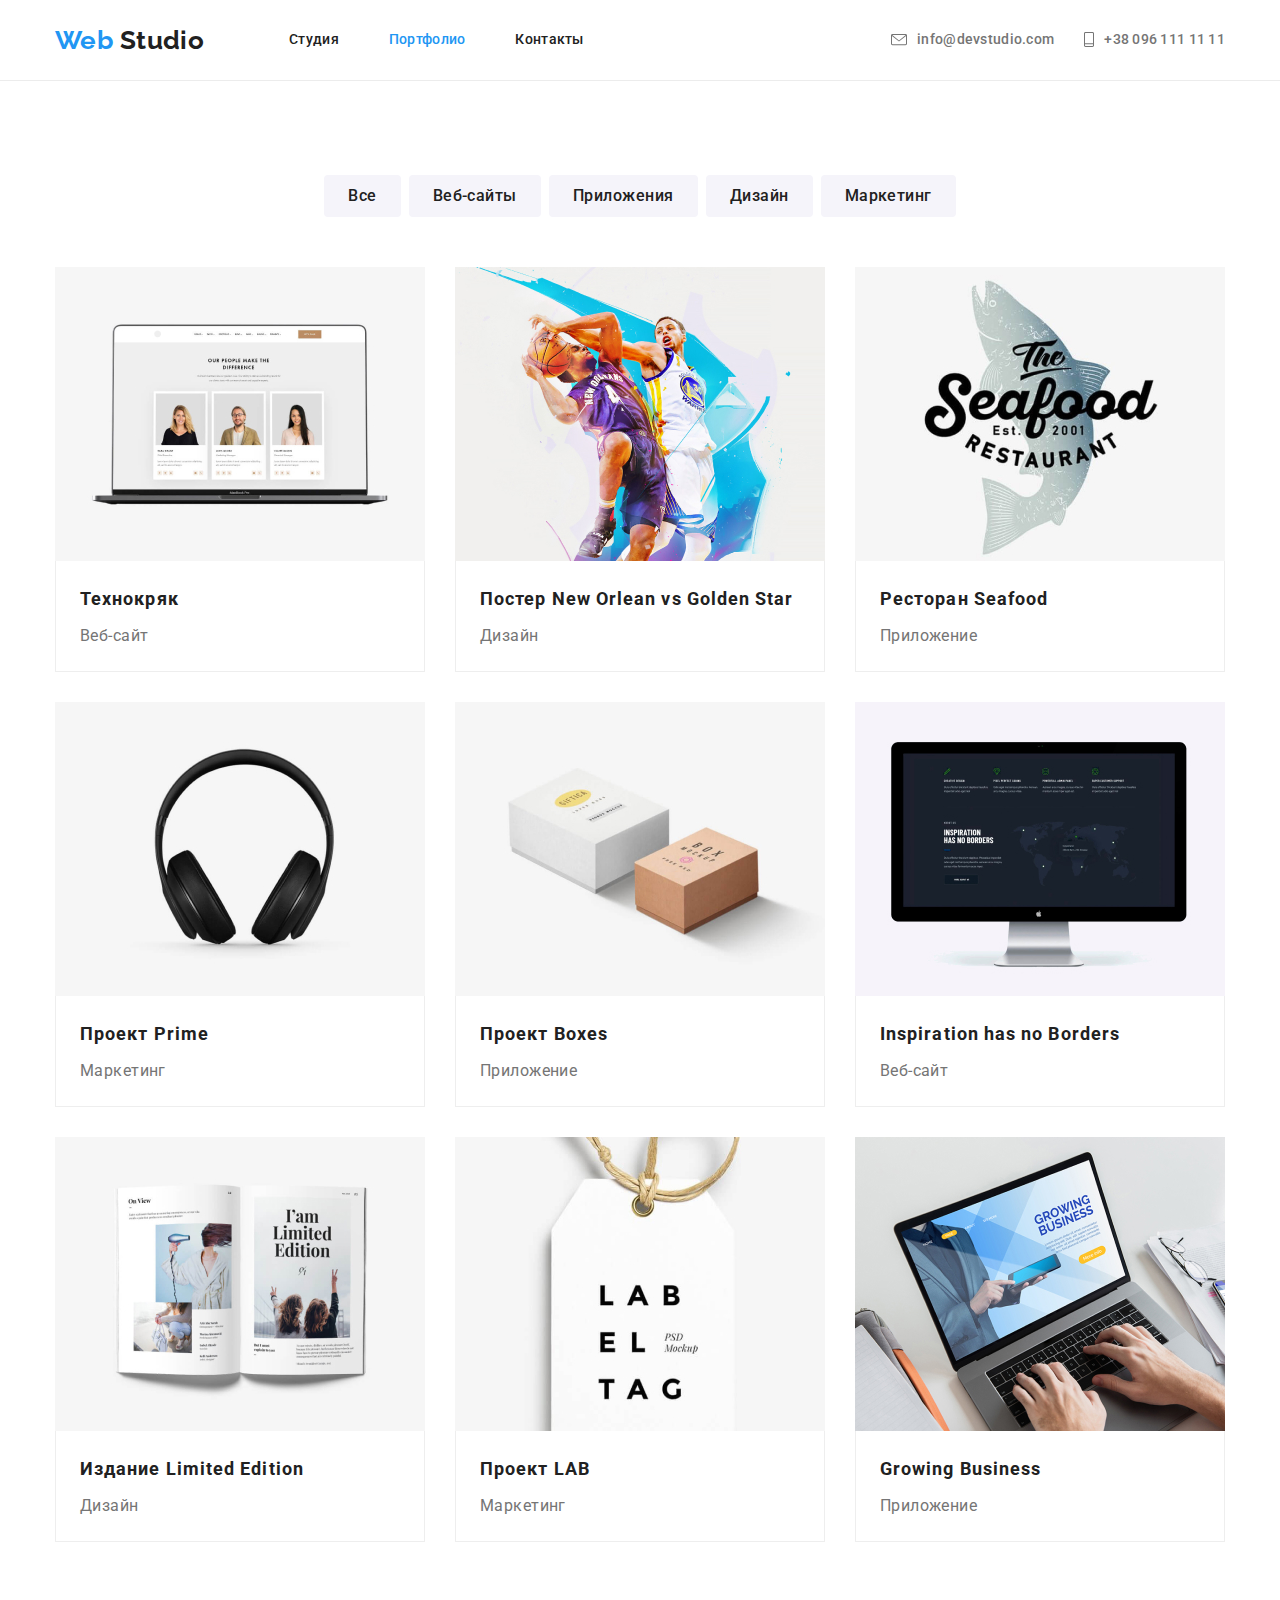
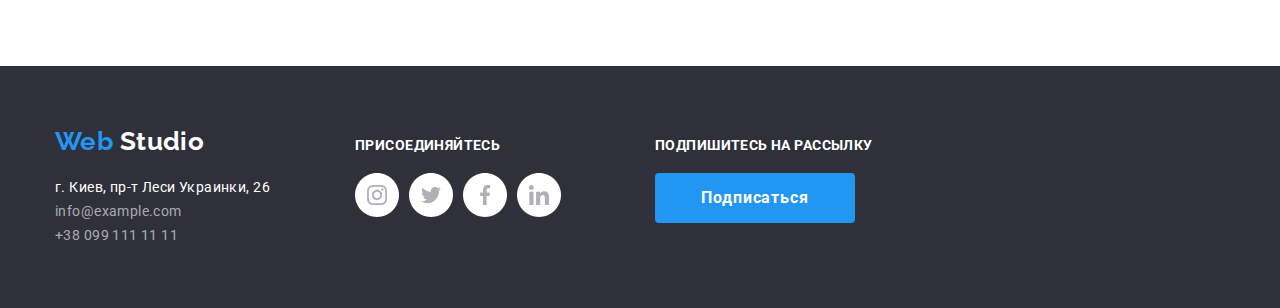
==== commit bcf8a6a5: "Добавляет разметку страницы "Портфолио"" ====
--- a/portfolio.html
+++ b/portfolio.html
@@ -14,221 +14,283 @@
     />
     <link rel="stylesheet" href="./css/styles.css" />
   </head>
+
   <body>
-    <header>
-      <nav>
-        <a class="logo" href="./index.html"
-          ><span class="logo-color">Web</span> Studio</a
-        >
-        <ul class="list">
-          <li><a class="nav-title" href="./index.html">Студия</a></li>
-          <li><a class="nav-title" href="./portfolio.html">Портфолио</a></li>
-          <li><a class="nav-title" href="">Контакты</a></li>
+    <header class="header">
+      <div class="container header-container">
+        <nav class="site-nav">
+          <a class="logo header-logo" href="./index.html"
+            ><span class="logo-color">Web</span> Studio</a
+          >
+          <ul class="list site-nav-list">
+            <li class="nav-list-item">
+              <a class="nav-link" href="./index.html">Студия</a>
+            </li>
+            <li class="nav-list-item">
+              <a class="nav-link current-page" href="./portfolio.html"
+                >Портфолио</a
+              >
+            </li>
+            <li class="nav-list-item">
+              <a class="nav-link" href="#">Контакты</a>
+            </li>
+          </ul>
+        </nav>
+        <ul class="list contacts">
+          <li class="contacts-item">
+            <a class="contacts-link" href="mailto:info@devstudio.com"
+              ><img
+                class="contacts-icon"
+                src="./images/mail-icon.svg"
+                alt="письмо"
+              />
+              info@devstudio.com</a
+            >
+          </li>
+          <li class="contacts-item">
+            <a class="contacts-link" href="tel:380961111111"
+              ><img
+                class="contacts-icon"
+                src="./images/phone-icon.svg"
+                alt="телефон"
+              />
+              +38 096 111 11 11</a
+            >
+          </li>
         </ul>
-      </nav>
-      <ul class="list">
-        <li>
-          <a class="contacts-link" href="mailto:info@devstudio.com"
-            ><img src="./images/mail-icon.svg" alt="письмо" />
-            info@devstudio.com</a
-          >
-        </li>
-        <li>
-          <a class="contacts-link" href="tel:380961111111"
-            ><img src="./images/phone-icon.svg" alt="телефон" /> +38 096 111 11
-            11</a
-          >
-        </li>
-      </ul>
+      </div>
     </header>
     <main>
       <!-- Портфолио -->
       <section>
-        <h1 class="section-title visually-hidden">Портфолио</h1>
-        <ul class="list">
-          <li><button class="button" type="button">Все</button></li>
-          <li><button class="button" type="button">Веб-сайты</button></li>
-          <li><button class="button" type="button">Приложения</button></li>
-          <li><button class="button" type="button">Дизайн</button></li>
-          <li><button class="button" type="button">Маркетинг</button></li>
-        </ul>
-        <ul class="list">
-          <li>
-            <img
-              src="./images/portfolio/techno-logo.jpg"
-              width="370"
-              height="294"
-              alt="ноутбук"
-            />
-            <h2 class="project-title">Технокряк</h2>
-            <p class="project-subtitle">Веб-сайт</p>
-            <p class="project-desc">
-              Технокряк это современная площадка распространения коронавируса.
-              Компании используют эту платформу для цифрового шпионажа и атак на
-              защищённые сервера конкурентов.
-            </p>
-          </li>
-          <li>
-            <img
-              src="./images/portfolio/new-orlean-logo.jpg"
-              width="370"
-              height="294"
-              alt="два баскетболиста"
-            />
-            <h2 class="project-title">Постер New Orlean vs Golden Star</h2>
-            <p class="project-subtitle">Дизайн</p>
-            <p class="project-desc">
-              Технокряк это современная площадка распространения коронавируса.
-              Компании используют эту платформу для цифрового шпионажа и атак на
-              защищённые сервера конкурентов.
-            </p>
-          </li>
-          <li>
-            <img
-              src="./images/portfolio/seafood-logo.jpg"
-              width="370"
-              height="294"
-              alt="логотип ресторана"
-            />
-            <h2 class="project-title">Ресторан Seafood</h2>
-            <p class="project-subtitle">Приложение</p>
-            <p class="project-desc">
-              Технокряк это современная площадка распространения коронавируса.
-              Компании используют эту платформу для цифрового шпионажа и атак на
-              защищённые сервера конкурентов.
-            </p>
-          </li>
-          <li>
-            <img
-              src="./images/portfolio/prime-logo.jpg"
-              width="370"
-              height="294"
-              alt="наушники"
-            />
-            <h2 class="project-title">Проект Prime</h2>
-            <p class="project-subtitle">Маркетинг</p>
-            <p class="project-desc">
-              Технокряк это современная площадка распространения коронавируса.
-              Компании используют эту платформу для цифрового шпионажа и атак на
-              защищённые сервера конкурентов.
-            </p>
-          </li>
-          <li>
-            <img
-              src="./images/portfolio/boxes-logo.jpg"
-              width="370"
-              height="294"
-              alt="две коробки"
-            />
-            <h2 class="project-title">Проект Boxes</h2>
-            <p class="project-subtitle">Приложение</p>
-            <p class="project-desc">
-              Технокряк это современная площадка распространения коронавируса.
-              Компании используют эту платформу для цифрового шпионажа и атак на
-              защищённые сервера конкурентов.
-            </p>
-          </li>
-          <li>
-            <img
-              src="./images/portfolio/inspiration-logo.jpg"
-              width="370"
-              height="294"
-              alt="компьютер"
-            />
-            <h2 class="project-title">Inspiration has no Borders</h2>
-            <p class="project-subtitle">Веб-сайт</p>
-            <p class="project-desc">
-              Технокряк это современная площадка распространения коронавируса.
-              Компании используют эту платформу для цифрового шпионажа и атак на
-              защищённые сервера конкурентов.
-            </p>
-          </li>
-          <li>
-            <img
-              src="./images/portfolio/limited-logo.jpg"
-              width="370"
-              height="294"
-              alt="книга"
-            />
-            <h2 class="project-title">Издание Limited Edition</h2>
-            <p class="project-subtitle">Дизайн</p>
-            <p class="project-desc">
-              Технокряк это современная площадка распространения коронавируса.
-              Компании используют эту платформу для цифрового шпионажа и атак на
-              защищённые сервера конкурентов.
-            </p>
-          </li>
-          <li>
-            <img
-              src="./images/portfolio/lab-logo.jpg"
-              width="370"
-              height="294"
-              alt="ярлык"
-            />
-            <h2 class="project-title">Проект LAB</h2>
-            <p class="project-subtitle">Маркетинг</p>
-            <p class="project-desc">
-              Технокряк это современная площадка распространения коронавируса.
-              Компании используют эту платформу для цифрового шпионажа и атак на
-              защищённые сервера конкурентов.
-            </p>
-          </li>
-          <li>
-            <img
-              src="./images/portfolio/growing-logo.jpg"
-              width="370"
-              height="294"
-              alt="ноутбук"
-            />
-            <h2 class="project-title">Growing Business</h2>
-            <p class="project-subtitle">Приложение</p>
-            <p class="project-desc">
-              Технокряк это современная площадка распространения коронавируса.
-              Компании используют эту платформу для цифрового шпионажа и атак на
-              защищённые сервера конкурентов.
-            </p>
-          </li>
-        </ul>
+        <div class="portfolio">
+          <h1 class="section-title visually-hidden">Портфолио</h1>
+          <ul class="list portfolio-buttons-bar">
+            <li class="portfolio-button-item">
+              <button class="portfolio-button" type="button">Все</button>
+            </li>
+            <li class="portfolio-button-item">
+              <button class="portfolio-button" type="button">Веб-сайты</button>
+            </li>
+            <li class="portfolio-button-item">
+              <button class="portfolio-button" type="button">Приложения</button>
+            </li>
+            <li class="portfolio-button-item">
+              <button class="portfolio-button" type="button">Дизайн</button>
+            </li>
+            <li class="portfolio-button-item">
+              <button class="portfolio-button" type="button">Маркетинг</button>
+            </li>
+          </ul>
+          <ul class="list portfolio-card-conteiner">
+            <li class="portfolio-card">
+              <img
+                src="./images/portfolio/techno-logo.jpg"
+                width="370"
+                height="294"
+                alt="ноутбук"
+              />
+              <div class="project-name-container">
+                <h2 class="project-title">Технокряк</h2>
+                <p class="project-subtitle">Веб-сайт</p>
+                <!-- <p class="project-desc">
+                Технокряк это современная площадка распространения коронавируса.
+                Компании используют эту платформу для цифрового шпионажа и атак
+                на защищённые сервера конкурентов.
+              </p> -->
+              </div>
+            </li>
+            <li class="portfolio-card">
+              <img
+                src="./images/portfolio/new-orlean-logo.jpg"
+                width="370"
+                height="294"
+                alt="два баскетболиста"
+              />
+              <div class="project-name-container">
+                <h2 class="project-title">Постер New Orlean vs Golden Star</h2>
+                <p class="project-subtitle">Дизайн</p>
+                <!-- <p class="project-desc">
+                Технокряк это современная площадка распространения коронавируса.
+                Компании используют эту платформу для цифрового шпионажа и атак
+                на защищённые сервера конкурентов.
+              </p> -->
+              </div>
+            </li>
+            <li class="portfolio-card">
+              <img
+                src="./images/portfolio/seafood-logo.jpg"
+                width="370"
+                height="294"
+                alt="логотип ресторана"
+              />
+              <div class="project-name-container">
+                <h2 class="project-title">Ресторан Seafood</h2>
+                <p class="project-subtitle">Приложение</p>
+                <!-- <p class="project-desc">
+                Технокряк это современная площадка распространения коронавируса.
+                Компании используют эту платформу для цифрового шпионажа и атак
+                на защищённые сервера конкурентов.
+              </p> -->
+              </div>
+            </li>
+            <li class="portfolio-card">
+              <img
+                src="./images/portfolio/prime-logo.jpg"
+                width="370"
+                height="294"
+                alt="наушники"
+              />
+              <div class="project-name-container">
+                <h2 class="project-title">Проект Prime</h2>
+                <p class="project-subtitle">Маркетинг</p>
+                <!-- <p class="project-desc">
+                Технокряк это современная площадка распространения коронавируса.
+                Компании используют эту платформу для цифрового шпионажа и атак
+                на защищённые сервера конкурентов.
+              </p> -->
+              </div>
+            </li>
+            <li class="portfolio-card">
+              <img
+                src="./images/portfolio/boxes-logo.jpg"
+                width="370"
+                height="294"
+                alt="две коробки"
+              />
+              <div class="project-name-container">
+                <h2 class="project-title">Проект Boxes</h2>
+                <p class="project-subtitle">Приложение</p>
+                <!-- <p class="project-desc">
+                Технокряк это современная площадка распространения коронавируса.
+                Компании используют эту платформу для цифрового шпионажа и атак
+                на защищённые сервера конкурентов.
+              </p> -->
+              </div>
+            </li>
+            <li class="portfolio-card">
+              <img
+                src="./images/portfolio/inspiration-logo.jpg"
+                width="370"
+                height="294"
+                alt="компьютер"
+              />
+              <div class="project-name-container">
+                <h2 class="project-title">Inspiration has no Borders</h2>
+                <p class="project-subtitle">Веб-сайт</p>
+                <!-- <p class="project-desc">
+                Технокряк это современная площадка распространения коронавируса.
+                Компании используют эту платформу для цифрового шпионажа и атак
+                на защищённые сервера конкурентов.
+              </p> -->
+              </div>
+            </li>
+            <li class="portfolio-card">
+              <img
+                src="./images/portfolio/limited-logo.jpg"
+                width="370"
+                height="294"
+                alt="книга"
+              />
+              <div class="project-name-container">
+                <h2 class="project-title">Издание Limited Edition</h2>
+                <p class="project-subtitle">Дизайн</p>
+                <!-- <p class="project-desc">
+                Технокряк это современная площадка распространения коронавируса.
+                Компании используют эту платформу для цифрового шпионажа и атак
+                на защищённые сервера конкурентов.
+              </p> -->
+              </div>
+            </li>
+            <li class="portfolio-card">
+              <img
+                src="./images/portfolio/lab-logo.jpg"
+                width="370"
+                height="294"
+                alt="ярлык"
+              />
+              <div class="project-name-container">
+                <h2 class="project-title">Проект LAB</h2>
+                <p class="project-subtitle">Маркетинг</p>
+                <!-- <p class="project-desc">
+                Технокряк это современная площадка распространения коронавируса.
+                Компании используют эту платформу для цифрового шпионажа и атак
+                на защищённые сервера конкурентов.
+              </p> -->
+              </div>
+            </li>
+            <li class="portfolio-card">
+              <img
+                src="./images/portfolio/growing-logo.jpg"
+                width="370"
+                height="294"
+                alt="ноутбук"
+              />
+              <div class="project-name-container">
+                <h2 class="project-title">Growing Business</h2>
+                <p class="project-subtitle">Приложение</p>
+                <!-- <p class="project-desc">
+                Технокряк это современная площадка распространения коронавируса.
+                Компании используют эту платформу для цифрового шпионажа и атак
+                на защищённые сервера конкурентов.
+              </p> -->
+              </div>
+            </li>
+          </ul>
+        </div>
       </section>
     </main>
-    <footer>
-      <a class="logo" href="./index.html"
-        ><span class="logo-color">Web</span>
-        <span class="footer-logo-color">Studio</span></a
-      >
-      <address class="address">
-        г. Киев, пр-т Леси Украинки, 26 <br />
-        <a class="footer-contacts-link" href="mailto:info@example.com"
-          >info@example.com</a
-        >
-        <br />
-        <a class="footer-contacts-link" href="tel:380991111111"
-          >+38 099 111 11 11</a
-        >
-      </address>
-      <p class="subscribe">присоединяйтесь</p>
-      <ul class="list">
-        <li>
-          <a href="http://instagram.com"
-            ><img src="./images/instagram-icon.svg" alt="логотип Instagram" />
-          </a>
-        </li>
-        <li>
-          <a href="http://twitter.com"
-            ><img src="./images/twitter-icon.svg" alt="логотип Twitter" />
-          </a>
-        </li>
-        <li>
-          <a href="http://fb.com"
-            ><img src="./images/facebook-icon.svg" alt="логотип Facebook" />
-          </a>
-        </li>
-        <li>
-          <a href="http://linkedin.com"
-            ><img src="./images/linkedin-icon.svg" alt="логотип LinkedIn" />
-          </a>
-        </li>
-      </ul>
+    <footer class="footer-background">
+      <div class="container footer-container">
+        <div class="logo-adress-container">
+          <a class="logo footer-logo" href="./index.html"
+            ><span class="logo-color">Web</span>
+            <span class="footer-logo-color">Studio</span></a
+          >
+          <address class="address">
+            г. Киев, пр-т Леси Украинки, 26 <br />
+            <a class="footer-contacts-link" href="mailto:info@example.com"
+              >info@example.com</a
+            >
+            <br />
+            <a class="footer-contacts-link" href="tel:380991111111"
+              >+38 099 111 11 11</a
+            >
+          </address>
+        </div>
+        <div class="join-in-container">
+          <b class="join-in">присоединяйтесь</b>
+          <ul class="list footer-social-links">
+            <li class="footer-social-links-icon">
+              <a href="http://instagram.com"
+                ><img
+                  src="./images/instagram-icon.svg"
+                  alt="логотип Instagram"
+                />
+              </a>
+            </li>
+            <li class="footer-social-links-icon">
+              <a href="http://twitter.com"
+                ><img src="./images/twitter-icon.svg" alt="логотип Twitter" />
+              </a>
+            </li>
+            <li class="footer-social-links-icon">
+              <a href="http://fb.com"
+                ><img src="./images/facebook-icon.svg" alt="логотип Facebook" />
+              </a>
+            </li>
+            <li class="footer-social-links-icon">
+              <a href="http://linkedin.com"
+                ><img src="./images/linkedin-icon.svg" alt="логотип LinkedIn" />
+              </a>
+            </li>
+          </ul>
+        </div>
+        <div class="mail-subscribe">
+          <b class="subscribe">Подпишитесь на рассылку</b>
+          <a class="hero-button" href="#">Подписаться</a>
+        </div>
+      </div>
     </footer>
   </body>
 </html>
--- a/css/styles.css
+++ b/css/styles.css
@@ -1,9 +1,23 @@
+/* Палитра цветов */
 :root {
   --primary-white-color: #ffffff;
   --primary-text-color: #757575;
   --title-text-color: #212121;
   --accent-color: #2196f3;
-  --footer-contacts-color: rgba(255, 255, 255, 0.6);
+  --secondary-background-color: #f5f4fa;
+  --primary-icon-color: #afb1b8;
+  --box-undertext-color: rgba(47, 48, 58, 0.8);
+  --footer-secondary-text-color: rgba(255, 255, 255, 0.6);
+  --footer-background-color: #2f303a;
+}
+html {
+  box-sizing: border-box;
+}
+
+*,
+*::before,
+*::after {
+  box-sizing: inherit;
 }
 body {
   background-color: var(--primary-white-color);
@@ -23,11 +37,55 @@
   clip: rect(0 0 0 0);
   overflow: hidden;
 }
+/* Сброс */
 .list {
   list-style-type: none;
+  padding: 0px;
+  margin: 0px;
 }
 
+h1,
+h2,
+h3,
+h4,
+h5,
+h6 {
+  margin: 0px;
+  padding: 0px;
+}
+p {
+  margin-top: 0px;
+  margin-bottom: 0px;
+}
+img {
+  display: block;
+  max-width: 100%;
+  height: auto;
+}
+/* Контейнер */
+.container {
+  width: 1200px;
+  padding-right: 15px;
+  padding-left: 15px;
+  margin-right: auto;
+  margin-left: auto;
+}
+/* Header */
+.header {
+  border-bottom: 1px solid #ececec;
+}
+.header-container {
+  display: flex;
+}
+.site-nav {
+  display: flex;
+  align-items: center;
+}
+.header-logo {
+  margin-right: 85px;
+}
 .logo {
+  display: inline-block;
   font-family: Raleway;
   font-weight: 700;
   font-size: 26px;
@@ -38,18 +96,38 @@
 .logo-color {
   color: var(--accent-color);
 }
-.nav-title {
+.site-nav-list {
+  display: flex;
+  align-items: center;
+}
+.nav-list-item:not(:last-child) {
+  margin-right: 50px;
+}
+.nav-link {
+  display: inline-block;
+  padding-top: 32px;
+  padding-bottom: 32px;
   font-weight: 500;
   line-height: 1.14;
   letter-spacing: 0.02em;
   text-decoration: none;
   color: var(--title-text-color);
 }
-.nav-title:hover,
-.nav-title:focus {
+.nav-link:hover,
+.nav-link:focus {
   color: var(--accent-color);
 }
+.contacts {
+  display: flex;
+  align-items: center;
+  margin-left: auto;
+}
+.contacts-item:not(:last-child) {
+  margin-right: 30px;
+}
 .contacts-link {
+  display: flex;
+  align-items: center;
   text-decoration: none;
   font-weight: 500;
   line-height: 1.14;
@@ -60,7 +138,36 @@
 .contacts-link:focus {
   color: var(--accent-color);
 }
+.contacts-icon {
+  margin-right: 10px;
+}
+.current-page {
+  color: var(--accent-color);
+}
+/* Hero */
+.hero {
+  text-align: center;
+  max-width: 1600px;
+  height: 600px;
+  margin-left: auto;
+  margin-right: auto;
+  padding-top: 200px;
+  padding-bottom: 200px;
+
+  background-color: var(--footer-background-color);
+  background-image: linear-gradient(
+      rgba(47, 48, 58, 0.8),
+      rgba(47, 48, 58, 0.8)
+    ),
+    url(../images/hero.jpg);
+  background-repeat: no-repeat;
+  background-position: center;
+}
 .hero-title {
+  width: 696px;
+  margin-left: auto;
+  margin-right: auto;
+  margin-bottom: 30px;
   font-weight: 900;
   font-size: 44px;
   line-height: 1.36;
@@ -68,87 +175,228 @@
   letter-spacing: 0.06em;
   text-transform: uppercase;
   color: var(--primary-white-color);
-  /* временный фон */
-  background-color: #f5f4fa;
 }
 .hero-button {
+  display: inline-block;
+  width: 200px;
+  height: 50px;
+  padding-top: 10px;
+  padding-bottom: 10px;
+  border-radius: 4px;
   font-weight: 700;
   font-size: 16px;
   line-height: 1.87;
   letter-spacing: 0.06em;
   text-decoration: none;
+  text-align: center;
   color: var(--primary-white-color);
   background-color: var(--accent-color);
 }
-.features-title {
-  font-weight: 700;
-  line-height: 1.14;
-  text-transform: uppercase;
-  color: var(--title-text-color);
-}
-.features-text {
-  font-weight: 400;
-  line-height: 1.71;
-}
+/* Main */
 .section-title {
+  margin-bottom: 50px;
   font-weight: 700;
   font-size: 36px;
   line-height: 1.17;
   text-align: center;
   color: var(--title-text-color);
 }
-.box-title {
+/* Features */
+.feature-container {
+  padding-top: 94px;
+  padding-bottom: 94px;
+}
+.feature-list {
+  display: flex;
+}
+.feature-list-item {
+  width: calc((100% - 30px * 3) / 4);
+}
+.feature-list-item:not(:last-child) {
+  margin-right: 30px;
+}
+.image-box {
+  height: 120px;
+  margin-bottom: 30px;
+  border-radius: 4px;
+  background-color: var(--secondary-background-color);
+}
+.features-title {
+  margin-bottom: 10px;
+  font-size: 14px;
   font-weight: 700;
   line-height: 1.14;
   text-transform: uppercase;
-  color: var(--primary-white-color);
-  /* временный фон */
-  background-color: rgba(47, 48, 58, 0.8);
+  color: var(--title-text-color);
+}
+.features-text {
+  font-weight: 400;
+  line-height: 1.71;
+}
+/* Work area */
+.work-area-container {
+  padding-top: 94px;
+  padding-bottom: 94px;
+}
+.work-area-list {
+  display: flex;
+}
+.work-area-card {
+  width: calc((100% - 30px * 2) / 3);
+}
+.work-area-card:not(:last-child) {
+  margin-right: 30px;
+}
+.work-area-title {
+  padding-top: 27px;
+  padding-bottom: 27px;
+  font-size: 14px;
+  font-weight: 700;
+  line-height: 1.14;
+  text-transform: uppercase;
+  text-align: center;
+  color: var(--primary-white-color);
+  background-color: var(--box-undertext-color);
+}
+/* Team */
+.team-container {
+  padding-top: 94px;
+  padding-bottom: 94px;
+}
+.team-container-background {
+  background-color: var(--secondary-background-color);
+}
+.team-list {
+  display: flex;
+}
+.team-card {
+  width: calc((100% - 30px * 3) / 4);
+}
+.team-card:not(:last-child) {
+  margin-right: 30px;
+}
+.team-social-links {
+  display: flex;
+  justify-content: space-between;
 }
 .team-card-name {
+  margin-bottom: 10px;
   font-weight: 500;
   font-size: 16px;
   line-height: 1.19;
-  color: var(--title-text-color);
-}
-.team-card-text {
+  text-align: center;
+  color: var(--title-text-color);
+}
+.team-card-profession {
+  margin-bottom: 16px;
   font-weight: 400;
   font-size: 16px;
   line-height: 1.19;
+  text-align: center;
+}
+.team-card-info {
+  padding-top: 30px;
+  padding-bottom: 24px;
+  padding-right: 32px;
+  padding-left: 32px;
+  background-color: var(--primary-white-color);
+  box-shadow: 0px 2px 1px rgba(0, 0, 0, 0.2), 0px 1px 1px rgba(0, 0, 0, 0.14),
+    0px 1px 3px rgba(0, 0, 0, 0.12);
+  border-radius: 0px 0px 4px 4px;
+}
+/* Our clients */
+.clients-container {
+  padding-top: 94px;
+  padding-bottom: 94px;
+}
+.clieant-list {
+  display: flex;
+  justify-content: space-between;
+}
+/* Footer */
+.footer-background {
+  background-color: var(--footer-background-color);
+}
+.footer-container {
+  display: flex;
+  align-items: baseline;
+  padding-top: 60px;
+  padding-bottom: 60px;
+}
+.logo-adress-container,
+.join-in-container {
+  width: calc((100% - 30px * 3) / 4);
+  margin-right: 30px;
+}
+.footer-logo {
+  margin-bottom: 20px;
 }
 .footer-logo-color {
   color: var(--primary-white-color);
-  /* временный фон */
-  background-color: #2f303a;
 }
 .address {
   font-weight: 400;
   line-height: 1.71;
   font-style: normal;
   color: var(--primary-white-color);
-  /* временный фон */
-  background-color: #2f303a;
 }
 .footer-contacts-link {
   font-weight: 400;
   line-height: 1.71;
   text-decoration: none;
-  color: var(--footer-contacts-color);
+  color: var(--footer-secondary-text-color);
 }
 .footer-contacts-link:hover,
 .footer-contacts-link:focus {
   color: var(--accent-color);
 }
+.join-in {
+  display: block;
+  margin-bottom: 20px;
+  font-weight: 700;
+  line-height: 1.14;
+  text-transform: uppercase;
+  color: var(--primary-white-color);
+}
+.footer-social-links {
+  display: flex;
+}
+.footer-social-links-icon:not(:last-child) {
+  margin-right: 10px;
+}
+.mail-subscribe {
+  width: calc((100% - 30px * 1) / 2);
+}
 .subscribe {
+  display: block;
+  margin-bottom: 20px;
   font-weight: 700;
   line-height: 1.14;
   text-transform: uppercase;
   color: var(--primary-white-color);
-  /* временный фон */
-  background-color: #2f303a;
 }
 /* Портфолио */
-.button {
+.portfolio {
+  width: 1200px;
+  padding-top: 94px;
+  padding-bottom: 94px;
+  padding-right: 15px;
+  padding-left: 15px;
+  margin-right: auto;
+  margin-left: auto;
+}
+.portfolio-buttons-bar {
+  display: flex;
+  justify-content: center;
+  margin-bottom: 50px;
+}
+.portfolio-button-item:not(:last-child) {
+  margin-right: 8px;
+}
+.portfolio-button {
+  border-radius: 4px;
+  border-color: transparent;
+  padding: 6px 22px;
   font-weight: 500;
   font-size: 16px;
   line-height: 1.62;
@@ -156,12 +404,35 @@
   color: var(--title-text-color);
   background-color: #f5f4fa;
 }
-.button:hover,
-.button:focus {
+.portfolio-button:hover,
+.portfolio-button:focus {
   color: var(--primary-white-color);
   background-color: var(--accent-color);
 }
+.portfolio-card-conteiner {
+  display: flex;
+  flex-wrap: wrap;
+}
+.portfolio-card {
+  width: calc((100% - 30px * 2) / 3);
+  margin-bottom: 30px;
+}
+.portfolio-card:nth-child(3n + 2) {
+  margin-right: 30px;
+  margin-left: 30px;
+}
+.project-name-container {
+  padding-top: 20px;
+  padding-bottom: 20px;
+  padding-right: 24px;
+  padding-left: 24px;
+  background-color: var(--primary-white-color);
+  border-right: 1px solid #eeeeee;
+  border-bottom: 1px solid #eeeeee;
+  border-left: 1px solid #eeeeee;
+}
 .project-title {
+  margin-bottom: 4px;
   font-weight: 700;
   font-size: 18px;
   line-height: 2;
